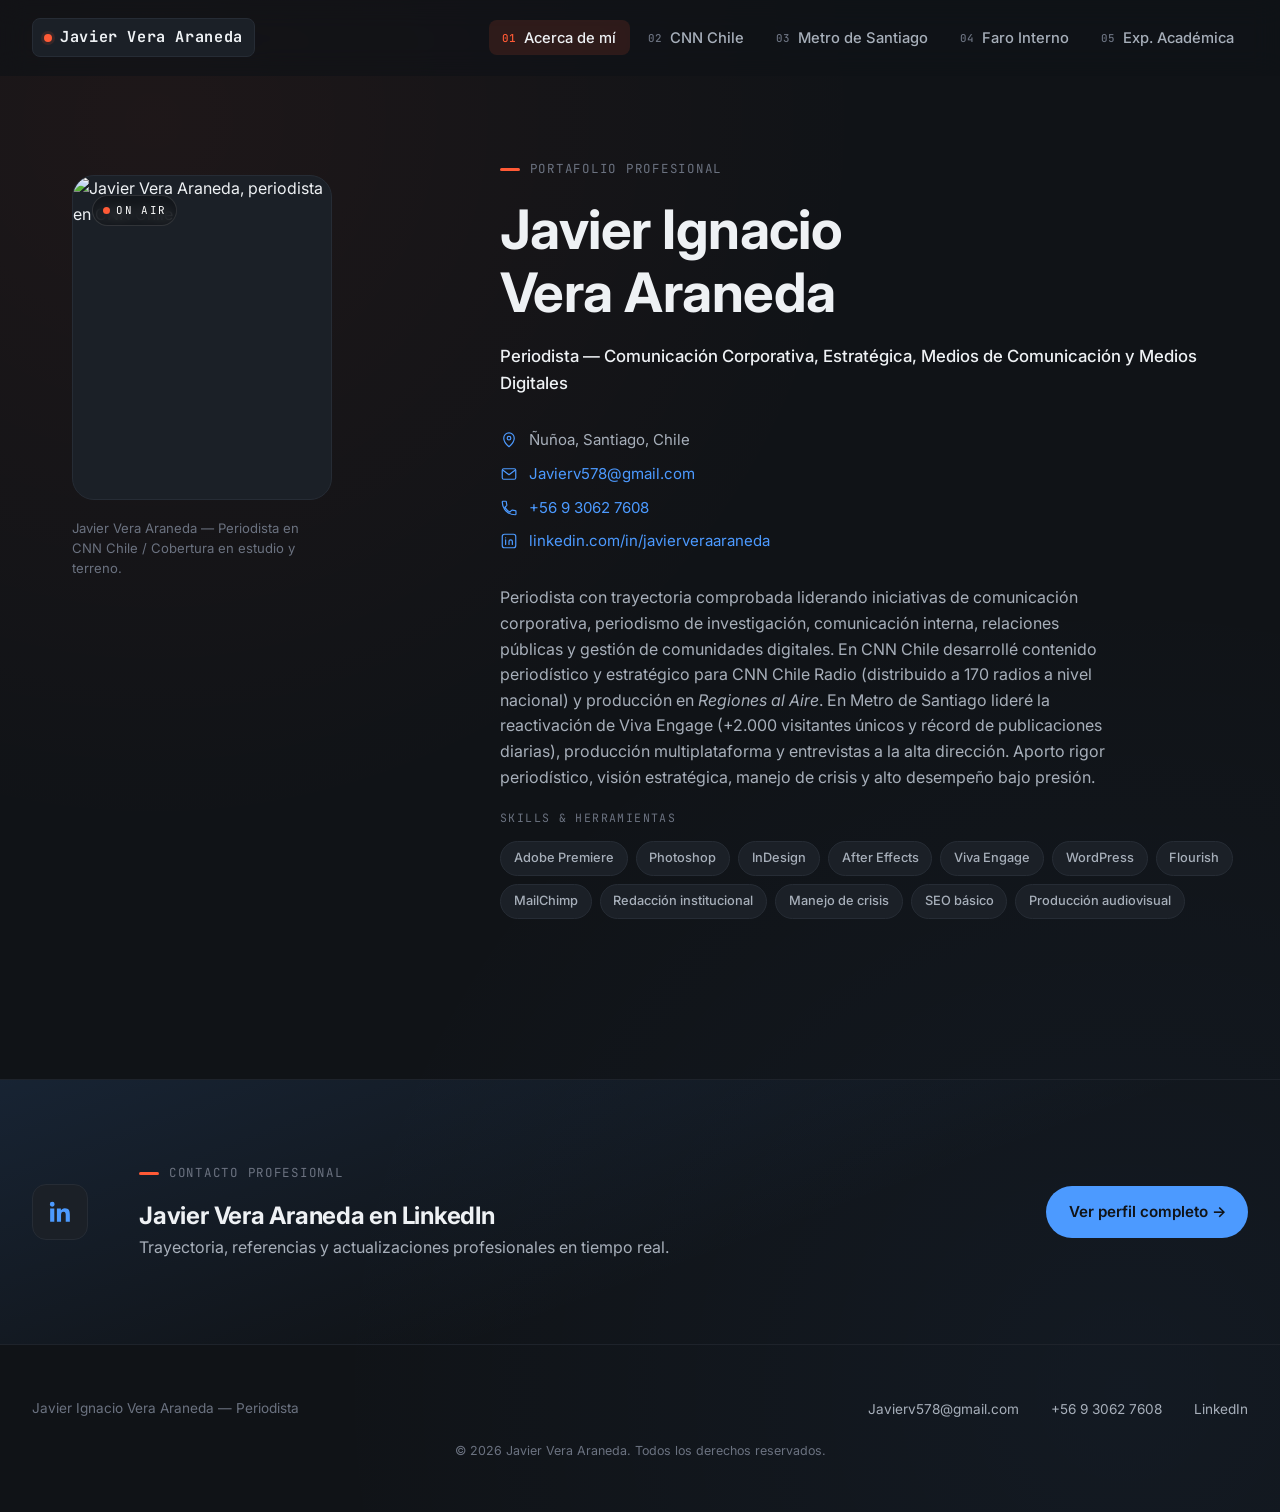
==== index.html @ 201397f3 "Add files via upload" ====
<!DOCTYPE html>
<html lang="es">
<head>
<meta charset="UTF-8">
<meta name="viewport" content="width=device-width, initial-scale=1.0">
<title>Javier Vera Araneda — Periodista</title>
<meta name="description" content="Portafolio profesional de Javier Ignacio Vera Araneda, periodista especializado en comunicación corporativa, estratégica, medios de comunicación y medios digitales.">

<!-- ============================================================
     TIPOGRAFÍA: Inter (Google Fonts). Si el sitio debe funcionar
     100% sin conexión a servicios externos, reemplazar por una
     fuente del sistema (ver fallback en styles.css).
     ============================================================ -->
<link rel="preconnect" href="https://fonts.googleapis.com">
<link rel="preconnect" href="https://fonts.gstatic.com" crossorigin>
<link href="https://fonts.googleapis.com/css2?family=Inter:wght@400;500;600;700;800&family=JetBrains+Mono:wght@500&display=swap" rel="stylesheet">

<link rel="stylesheet" href="styles.css">
</head>
<body>

<!-- Acceso rápido para lectores de pantalla / navegación por teclado -->
<a class="skip-link" href="#main">Saltar al contenido principal</a>

<!-- ============================================================
     NAVBAR — barra fija con selector de las 5 secciones
     ============================================================ -->
<header class="navbar" id="navbar">
  <div class="navbar__inner">

    <a href="#home" class="brand" data-nav-link data-target="home" aria-label="Ir a Acerca de mí">
      <span class="brand__badge">
        <span class="brand__dot" aria-hidden="true"></span>
        Javier Vera Araneda
      </span>
    </a>

    <nav class="nav" id="primaryNav" aria-label="Navegación principal">
      <ul class="nav__list" role="tablist">
        <li role="presentation">
          <button class="nav__link is-active" data-target="home" role="tab" aria-selected="true" aria-controls="home">
            <span class="nav__index">01</span> Acerca de mí
          </button>
        </li>
        <li role="presentation">
          <button class="nav__link" data-target="cnn" role="tab" aria-selected="false" aria-controls="cnn">
            <span class="nav__index">02</span> CNN Chile
          </button>
        </li>
        <li role="presentation">
          <button class="nav__link" data-target="metro" role="tab" aria-selected="false" aria-controls="metro">
            <span class="nav__index">03</span> Metro de Santiago
          </button>
        </li>
        <li role="presentation">
          <button class="nav__link" data-target="faro" role="tab" aria-selected="false" aria-controls="faro">
            <span class="nav__index">04</span> Faro Interno
          </button>
        </li>
        <li role="presentation">
          <button class="nav__link" data-target="academia" role="tab" aria-selected="false" aria-controls="academia">
            <span class="nav__index">05</span> Exp. Académica
          </button>
        </li>
      </ul>
    </nav>

    <button class="nav__toggle" id="navToggle" type="button" aria-expanded="false" aria-controls="primaryNav" aria-label="Abrir menú de navegación">
      <span></span><span></span><span></span>
    </button>

  </div>
</header>

<main id="main">

  <!-- ============================================================
       01 — ACERCA DE MÍ (HOME)
       ============================================================ -->
  <section id="home" class="section is-active" data-section aria-labelledby="home-title">
    <div class="section__inner hero">

      <div class="hero__profile reveal">
        <figure class="press-card">
          <div class="press-card__frame">
            <!-- REEMPLAZAR: foto de perfil principal -->
            <img src="https://i.imgur.com/jmgJA7p.jpeg" alt="Javier Vera Araneda, periodista en CNN Chile" loading="eager">
            <span class="press-card__tally" aria-hidden="true"><span class="press-card__dot"></span> ON AIR</span>
          </div>
          <figcaption>Javier Vera Araneda — Periodista en CNN Chile / Cobertura en estudio y terreno.</figcaption>
        </figure>
      </div>

      <div class="hero__content">
        <p class="eyebrow reveal"><span class="eyebrow__bar"></span>Portafolio profesional</p>

        <h1 id="home-title" class="hero__name reveal">Javier Ignacio<br>Vera Araneda</h1>

        <p class="hero__role reveal">Periodista &mdash; Comunicación Corporativa, Estratégica, Medios de Comunicación y Medios Digitales</p>

        <!-- Datos de contacto -->
        <ul class="contact-list reveal">
          <li>
            <svg class="icon" viewBox="0 0 24 24" fill="none" aria-hidden="true"><path d="M12 21s7-6.1 7-11.5A7 7 0 0 0 5 9.5C5 14.9 12 21 12 21Z" stroke="currentColor" stroke-width="1.6" stroke-linejoin="round"/><circle cx="12" cy="9.5" r="2.4" stroke="currentColor" stroke-width="1.6"/></svg>
            <span>Ñuñoa, Santiago, Chile</span>
          </li>
          <li>
            <svg class="icon" viewBox="0 0 24 24" fill="none" aria-hidden="true"><rect x="3" y="5" width="18" height="14" rx="2" stroke="currentColor" stroke-width="1.6"/><path d="m4 7 8 6 8-6" stroke="currentColor" stroke-width="1.6" stroke-linecap="round" stroke-linejoin="round"/></svg>
            <!-- REEMPLAZAR: correo de contacto -->
            <a href="mailto:Javierv578@gmail.com">Javierv578@gmail.com</a>
          </li>
          <li>
            <svg class="icon" viewBox="0 0 24 24" fill="none" aria-hidden="true"><path d="M6.6 10.8c1.4 2.8 3.8 5.1 6.6 6.6l2.2-2.2c.3-.3.7-.4 1.1-.3 1.2.4 2.5.6 3.8.6.6 0 1 .4 1 1V20c0 .6-.4 1-1 1C10.6 21 3 13.4 3 4c0-.6.4-1 1-1h3.5c.6 0 1 .4 1 1 0 1.3.2 2.6.6 3.8.1.4 0 .8-.3 1.1L6.6 10.8Z" stroke="currentColor" stroke-width="1.6" stroke-linejoin="round"/></svg>
            <!-- REEMPLAZAR: teléfono de contacto -->
            <a href="tel:+56930627608">+56 9 3062 7608</a>
          </li>
          <li>
            <svg class="icon" viewBox="0 0 24 24" fill="none" aria-hidden="true"><rect x="3" y="3" width="18" height="18" rx="3" stroke="currentColor" stroke-width="1.6"/><path d="M7.5 10.5v6M7.5 7.7v.01M12 16.5v-3.7c0-1.4 1-2.3 2.2-2.3 1.2 0 2.3.9 2.3 2.3v3.7" stroke="currentColor" stroke-width="1.6" stroke-linecap="round" stroke-linejoin="round"/></svg>
            <!-- REEMPLAZAR: enlace de LinkedIn -->
            <a href="https://www.linkedin.com/in/javierveraaraneda/" target="_blank" rel="noopener noreferrer">linkedin.com/in/javierveraaraneda</a>
          </li>
        </ul>

        <p class="hero__summary reveal">
          Periodista con trayectoria comprobada liderando iniciativas de comunicación corporativa, periodismo de investigación, comunicación interna, relaciones públicas y gestión de comunidades digitales. En CNN Chile desarrollé contenido periodístico y estratégico para CNN Chile Radio (distribuido a 170 radios a nivel nacional) y producción en <em>Regiones al Aire</em>. En Metro de Santiago lideré la reactivación de Viva Engage (+2.000 visitantes únicos y récord de publicaciones diarias), producción multiplataforma y entrevistas a la alta dirección. Aporto rigor periodístico, visión estratégica, manejo de crisis y alto desempeño bajo presión.
        </p>

        <div class="reveal">
          <p class="block-label">Skills &amp; herramientas</p>
          <ul class="chip-list">
            <li class="chip">Adobe Premiere</li>
            <li class="chip">Photoshop</li>
            <li class="chip">InDesign</li>
            <li class="chip">After Effects</li>
            <li class="chip">Viva Engage</li>
            <li class="chip">WordPress</li>
            <li class="chip">Flourish</li>
            <li class="chip">MailChimp</li>
            <li class="chip">Redacción institucional</li>
            <li class="chip">Manejo de crisis</li>
            <li class="chip">SEO básico</li>
            <li class="chip">Producción audiovisual</li>
          </ul>
        </div>
      </div>

    </div>
  </section>

  <!-- ============================================================
       02 — CNN CHILE
       ============================================================ -->
  <section id="cnn" class="section" data-section aria-labelledby="cnn-title">
    <div class="section__inner">

      <header class="page-head reveal">
        <p class="eyebrow"><span class="eyebrow__bar"></span>Experiencia profesional</p>
        <h2 id="cnn-title">CNN Chile</h2>
        <p class="page-head__role">Periodista &mdash; Área de Radios Regionales</p>
        <p class="page-head__meta">07/2026 &ndash; 09/2026</p>
        <ul class="lead-list">
          <li><span>Director Ejecutivo</span> Ricardo Olivares</li>
          <li><span>Editor</span> Carlos Maturana</li>
        </ul>
      </header>

      <div class="media-block reveal">
        <!-- REEMPLAZAR: foto de apoyo CNN Chile -->
        <img src="https://i.imgur.com/jmgJA7p.jpeg" alt="Javier Vera Araneda en labores periodísticas y de producción para CNN Chile" loading="lazy">
        <p class="media-block__caption">Javier Vera Araneda en labores periodísticas y de producción para CNN Chile.</p>
      </div>

      <div class="stat-grid reveal">
        <div class="stat-box">
          <span class="stat-box__number" data-count-to="170">0</span>
          <span class="stat-box__label">Radios a nivel nacional reciben la señal de CNN Chile Radio</span>
        </div>
      </div>

      <div class="card-grid">

        <article class="card reveal">
          <p class="card__tag">Radio</p>
          <h3>CNN Chile Radio</h3>
          <p>Redacción de notas periodísticas para la señal distribuida a 170 emisoras a nivel nacional, con adaptación a formato web para Radios Regionales.</p>
        </article>

        <article class="card reveal">
          <p class="card__tag">Producción audiovisual</p>
          <h3>Regiones al Aire</h3>
          <p>Edición de apoyos audiovisuales y gráficos para el programa <em>Regiones al Aire</em>.</p>
        </article>

        <article class="card reveal">
          <p class="card__tag">Coberturas especiales</p>
          <h3>Prensa en terreno y bajo presión</h3>
          <p>Cobertura en tiempo real de un sistema frontal a nivel nacional bajo alta presión, incendio en la Estación Santa Isabel y entrevista al hijo del expresidente Patricio Aylwin.</p>
        </article>

        <article class="card reveal">
          <p class="card__tag">Temáticas cubiertas</p>
          <h3>Policial, deportes, actualidad y magazine</h3>
          <p>Cobertura periodística diversa según la contingencia y la pauta regional.</p>
        </article>

        <article class="card reveal">
          <p class="card__tag">Estrategia digital</p>
          <h3>Redes sociales y análisis de métricas</h3>
          <p>Gestión de redes sociales del área, diseño de piezas gráficas y análisis de métricas para optimizar el alcance de los contenidos.</p>
        </article>

      </div>

      <!-- Espacio reservado para video/multimedia embebido -->
      <div class="media-slot reveal">
        <!-- REEMPLAZAR: iframe de YouTube/Vimeo o enlace a nota destacada -->
        <p class="media-slot__label">Espacio reservado para nota o cobertura audiovisual destacada</p>
      </div>

    </div>
  </section>

  <!-- ============================================================
       03 — METRO DE SANTIAGO
       ============================================================ -->
  <section id="metro" class="section" data-section aria-labelledby="metro-title">
    <div class="section__inner">

      <header class="page-head reveal">
        <p class="eyebrow"><span class="eyebrow__bar"></span>Experiencia profesional</p>
        <h2 id="metro-title">Metro de Santiago</h2>
        <p class="page-head__role">Periodista &mdash; Gerencia de Comunicaciones y Sostenibilidad</p>
        <p class="page-head__meta">01/2026 &ndash; 03/2026 &middot; Subgerencia de Marketing y Contenidos</p>
        <ul class="lead-list">
          <li><span>Subgerenta</span> Paula Marticorena</li>
          <li><span>Supervisora</span> Catalina Sepúlveda</li>
        </ul>
      </header>

      <div class="media-block reveal">
        <!-- REEMPLAZAR: foto en terreno Metro de Santiago -->
        <img src="https://i.imgur.com/x0yxKTl.jpeg" alt="Javier Vera Araneda en terreno y operaciones de Metro de Santiago" loading="lazy">
        <p class="media-block__caption">Javier Vera Araneda en terreno y operaciones de Metro de Santiago.</p>
      </div>

      <!-- Métricas destacadas con contadores animados -->
      <div class="stat-grid stat-grid--4 reveal">
        <div class="stat-box">
          <span class="stat-box__number" data-count-to="2000" data-prefix="+">0</span>
          <span class="stat-box__label">Visitantes únicos en la reactivación de Viva Engage</span>
        </div>
        <div class="stat-box">
          <span class="stat-box__number" data-count-to="73">0</span>
          <span class="stat-box__label">Publicaciones diarias &mdash; récord histórico en canales internos</span>
        </div>
        <div class="stat-box">
          <span class="stat-box__number" data-count-to="15">0</span>
          <span class="stat-box__label">Subgerencias capacitadas en la plataforma</span>
        </div>
      </div>

      <div class="card-grid">

        <article class="card reveal">
          <p class="card__tag">Viva Engage</p>
          <h3>Plan de reactivación de la red interna</h3>
          <p>Diseño y ejecución del plan de reactivación de la red social interna Viva Engage, con capacitación a 15 subgerencias y récord histórico de participación.</p>
        </article>

        <article class="card reveal">
          <p class="card__tag">Community Manager</p>
          <h3>Andén en Línea</h3>
          <p>Redacción, edición y gestión como Community Manager de notas ubicadas entre las más leídas de la plataforma.</p>
        </article>

        <article class="card reveal">
          <p class="card__tag">Cobertura en terreno</p>
          <h3>Operaciones e hitos de red</h3>
          <p>Pruebas de puertas de andén en Línea 1, encuentro de túneles de Línea 7 (Pique PC-17) y operativo especial Lollapalooza 2026.</p>
        </article>

        <article class="card reveal">
          <p class="card__tag">Alta dirección</p>
          <h3>Entrevistas institucionales</h3>
          <p>Entrevistas a Guillermo Muñoz (Presidente del Directorio) y Felipe Bravo (Gerente General).</p>
        </article>

        <article class="card reveal">
          <p class="card__tag">Contenido estratégico</p>
          <h3>Guiones y sostenibilidad</h3>
          <p>Producción de guiones audiovisuales para la Noche de la Igualdad y el Día del Practicante, además de piezas sobre sostenibilidad y economía circular.</p>
        </article>

      </div>

      <h3 class="subsection-title subsection-title--spaced reveal">Piezas audiovisuales destacadas</h3>

      <div class="video-grid">

        <article class="video-card video-card--vertical reveal">
          <p class="video-card__title">MetroXLolla2026</p>
          <div class="video-card__frame">
            <!-- REEMPLAZAR: video de Metro x Lollapalooza 2026 -->
            <iframe src="https://drive.google.com/file/d/1tGZ4cnJHWZI5SVljlJ4VlRP3IoQKFFU5/preview" allow="autoplay" allowfullscreen loading="lazy" title="MetroXLolla2026"></iframe>
          </div>
        </article>

        <article class="video-card reveal">
          <p class="video-card__title">Día del Practicante</p>
          <div class="video-card__frame">
            <!-- REEMPLAZAR: video del Día del Practicante -->
            <iframe src="https://drive.google.com/file/d/1FlAIlj7ySEqGxBnQ7IOObxagWykvF6rE/preview" allow="autoplay" allowfullscreen loading="lazy" title="Día del Practicante"></iframe>
          </div>
        </article>

      </div>

    </div>
  </section>

  <!-- ============================================================
       04 — FARO INTERNO
       ============================================================ -->
  <section id="faro" class="section" data-section aria-labelledby="faro-title">
    <div class="section__inner">

      <header class="page-head reveal">
        <p class="eyebrow"><span class="eyebrow__bar"></span>Experiencia profesional</p>
        <h2 id="faro-title">Faro Interno</h2>
        <p class="page-head__role">Community Manager, Content Manager y Marketing Digital</p>
        <p class="page-head__meta">2026 &middot; Centro Psicológico Faro Interno</p>
      </header>

      <div class="card-grid reveal">
        <article class="card">
          <p class="card__tag">Estrategia y marca</p>
          <h3>Rebranding institucional</h3>
          <p>Dirección estratégica de contenidos y ejecución del rebranding institucional del centro.</p>
        </article>
        <article class="card">
          <p class="card__tag">Redes y métricas</p>
          <h3>Gestión digital integral</h3>
          <p>Manejo integral de redes sociales y análisis continuo de métricas digitales.</p>
        </article>
        <article class="card">
          <p class="card__tag">Liderazgo</p>
          <h3>Equipos y representación de marca</h3>
          <p>Liderazgo de equipos y representación de la marca en ferias vocacionales.</p>
        </article>
      </div>

    </div>
  </section>

  <!-- ============================================================
       05 — EXPERIENCIA ACADÉMICA
       ============================================================ -->
  <section id="academia" class="section" data-section aria-labelledby="academia-title">
    <div class="section__inner">

      <header class="page-head reveal">
        <p class="eyebrow"><span class="eyebrow__bar"></span>Formación</p>
        <h2 id="academia-title">Experiencia académica</h2>
      </header>

      <article class="academic-card reveal">
        <div class="academic-card__mark" aria-hidden="true"></div>
        <div class="academic-card__body">
          <h3>Licenciatura en Comunicación Social, Periodismo</h3>
          <p class="academic-card__meta">Universidad Autónoma de Chile &middot; 2022 &ndash; 2026</p>
          <p class="block-label">Áreas de enfoque</p>
          <ul class="chip-list">
            <li class="chip">Periodismo de investigación</li>
            <li class="chip">Análisis de medios televisivos</li>
            <li class="chip">Redacción periodística</li>
            <li class="chip">Comunicación corporativa</li>
            <li class="chip">Producción audiovisual</li>
          </ul>
        </div>
      </article>

      <h3 class="subsection-title reveal">Proyectos periodísticos adicionales</h3>

      <div class="project-grid">

        <article class="project-card reveal">
          <p class="project-card__type">Reportaje de investigación</p>
          <h4>Entre muertos y pistolas <span class="project-card__sub">(Narco funerales)</span></h4>
          <ul class="source-list">
            <li>Delegada Presidencial RM</li>
            <li>Alcalde de Macul</li>
            <li>Funeraria Iván Martínez</li>
          </ul>
          <!-- REEMPLAZAR: enlace al reportaje / video -->
          <a class="project-card__link" href="#" target="_blank" rel="noopener noreferrer">Ver reportaje →</a>
        </article>

        <article class="project-card reveal">
          <p class="project-card__type">Reportaje</p>
          <h4>Entre el deporte y el desgaste</h4>
          <p class="project-card__desc">Gimnasio Municipal de Rancagua.</p>
          <ul class="source-list">
            <li>IND</li>
            <li>Seleccionado nacional</li>
          </ul>
          <!-- REEMPLAZAR: enlace al reportaje / video -->
          <a class="project-card__link" href="#" target="_blank" rel="noopener noreferrer">Ver reportaje →</a>
        </article>

        <article class="project-card reveal">
          <p class="project-card__type">Reportaje e investigación audiovisual</p>
          <h4>¿Becas o un privilegio?</h4>
          <p class="project-card__desc">Investigación sobre la Beca Indígena.</p>
          <!-- REEMPLAZAR: enlace al reportaje / video -->
          <a class="project-card__link" href="#" target="_blank" rel="noopener noreferrer">Ver reportaje →</a>
        </article>

        <article class="project-card reveal">
          <p class="project-card__type">Entrevistas audiovisuales</p>
          <h4>Voces destacadas</h4>
          <ul class="source-list">
            <li>Sebastián Sichel &mdash; Candidatura Alcaldía de Ñuñoa</li>
            <li>Patricia Soto &mdash; Primera sudamericana en la cima del Everest</li>
          </ul>
          <!-- REEMPLAZAR: enlace a la entrevista / video -->
          <a class="project-card__link" href="#" target="_blank" rel="noopener noreferrer">Ver entrevista →</a>
        </article>

        <article class="project-card reveal">
          <p class="project-card__type">Puntos de prensa</p>
          <h4>Cobertura oficial</h4>
          <ul class="source-list">
            <li>Ximena Aguilera &mdash; Ministra de Salud</li>
            <li>Selección Chilena &mdash; Claudio Bravo / Víctor Dávila</li>
          </ul>
          <!-- REEMPLAZAR: enlace a la nota / video -->
          <a class="project-card__link" href="#" target="_blank" rel="noopener noreferrer">Ver cobertura →</a>
        </article>

      </div>

    </div>
  </section>

</main>

<!-- ============================================================
     PERFIL DE LINKEDIN — bloque fijo al final de la página,
     visible en cualquier sección (no forma parte del sistema de pestañas)
     ============================================================ -->
<section class="linkedin-block" aria-labelledby="linkedin-title">
  <div class="linkedin-block__inner">
    <div class="linkedin-block__icon" aria-hidden="true">
      <svg viewBox="0 0 24 24" fill="currentColor"><path d="M20.45 20.45h-3.55v-5.57c0-1.33-.02-3.04-1.85-3.04-1.86 0-2.15 1.45-2.15 2.94v5.67H9.35V9h3.41v1.56h.05c.47-.9 1.63-1.85 3.36-1.85 3.6 0 4.27 2.37 4.27 5.45v6.29ZM5.34 7.43a2.06 2.06 0 1 1 0-4.12 2.06 2.06 0 0 1 0 4.12ZM7.12 20.45H3.56V9h3.56v11.45Z"/></svg>
    </div>
    <div class="linkedin-block__text">
      <p class="eyebrow"><span class="eyebrow__bar"></span>Contacto profesional</p>
      <h2 id="linkedin-title">Javier Vera Araneda en LinkedIn</h2>
      <p>Trayectoria, referencias y actualizaciones profesionales en tiempo real.</p>
    </div>
    <!-- REEMPLAZAR: enlace de LinkedIn -->
    <a class="linkedin-block__cta" href="https://www.linkedin.com/in/javierveraaraneda/" target="_blank" rel="noopener noreferrer">
      Ver perfil completo →
    </a>
  </div>
</section>

<!-- ============================================================
     FOOTER
     ============================================================ -->
<footer class="footer">
  <div class="footer__inner">
    <p>Javier Ignacio Vera Araneda &mdash; Periodista</p>
    <ul class="footer__links">
      <li><a href="mailto:Javierv578@gmail.com">Javierv578@gmail.com</a></li>
      <li><a href="tel:+56930627608">+56 9 3062 7608</a></li>
      <li><a href="https://www.linkedin.com/in/javierveraaraneda/" target="_blank" rel="noopener noreferrer">LinkedIn</a></li>
    </ul>
    <p class="footer__copy">© <span id="year"></span> Javier Vera Araneda. Todos los derechos reservados.</p>
  </div>
</footer>

<script src="script.js"></script>
</body>
</html>
---- styles.css ----
/* ==========================================================================
   JAVIER VERA ARANEDA — PORTAFOLIO
   Hoja de estilos principal
   Estructura de este archivo:
     1. Variables / tokens de diseño
     2. Reset y base
     3. Utilidades y layout general
     4. Navbar
     5. Componentes (chips, cards, stats, etc.)
     6. Secciones específicas
     7. Footer
     8. Animaciones
     9. Responsive (mobile)
   ========================================================================== */

/* --------------------------------------------------------------------------
   1. VARIABLES / TOKENS DE DISEÑO
   Concepto: estética de "sala de redacción / transmisión en vivo" — sobria,
   oscura, con un único acento tipo "luz de tally" (piloto de cámara al aire).
   -------------------------------------------------------------------------- */
:root {
  /* Color — fondo oscuro limpio, neutro */
  --bg: #101317;
  --bg-elevated: #14181e;
  --surface: #1b2027;
  --surface-hover: #202631;
  --border: #262c35;
  --border-soft: #1e232b;

  --text: #eef1f4;
  --text-secondary: #a7afba;
  --text-muted: #6b7280;

  /* Acento principal: "tally light" — se usa con moderación */
  --accent: #ff5a36;
  --accent-soft: rgba(255, 90, 54, 0.12);
  --accent-strong: #ff744f;

  /* Acento secundario: enlaces / información institucional */
  --accent-2: #4c9aff;
  --accent-2-soft: rgba(76, 154, 255, 0.12);

  /* Tipografía */
  --font-display: 'Inter', system-ui, -apple-system, 'Segoe UI', sans-serif;
  --font-body: 'Inter', system-ui, -apple-system, 'Segoe UI', sans-serif;
  --font-mono: 'JetBrains Mono', ui-monospace, 'SFMono-Regular', Menlo, monospace;

  /* Espaciado */
  --space-2xs: 0.4rem;
  --space-xs: 0.8rem;
  --space-sm: 1.2rem;
  --space-md: 2rem;
  --space-lg: 3.2rem;
  --space-xl: 5.2rem;
  --space-2xl: 8rem;

  /* Layout */
  --max-width: 1360px;
  --radius-sm: 8px;
  --radius-md: 14px;
  --radius-lg: 22px;
  --navbar-height: 76px;

  --ease: cubic-bezier(0.22, 1, 0.36, 1);
}

/* --------------------------------------------------------------------------
   2. RESET Y BASE
   -------------------------------------------------------------------------- */
*,
*::before,
*::after {
  box-sizing: border-box;
}

html {
  scroll-behavior: smooth;
  overflow-x: hidden;
}

body {
  margin: 0;
  background-color: var(--bg);
  background-image:
    radial-gradient(circle at 12% 8%, rgba(255, 90, 54, 0.06), transparent 40%),
    radial-gradient(circle at 88% 92%, rgba(76, 154, 255, 0.05), transparent 45%);
  color: var(--text);
  font-family: var(--font-body);
  font-size: 16px;
  line-height: 1.6;
  -webkit-font-smoothing: antialiased;
}

h1, h2, h3, h4 {
  font-family: var(--font-display);
  color: var(--text);
  line-height: 1.15;
  margin: 0 0 var(--space-sm);
  letter-spacing: -0.01em;
}

p {
  margin: 0 0 var(--space-sm);
  color: var(--text-secondary);
}

a {
  color: var(--accent-2);
  text-decoration: none;
}

a:hover,
a:focus-visible {
  text-decoration: underline;
}

ul {
  margin: 0;
  padding: 0;
  list-style: none;
}

img {
  max-width: 100%;
  display: block;
}

button {
  font-family: inherit;
  cursor: pointer;
}

:focus-visible {
  outline: 2px solid var(--accent-2);
  outline-offset: 3px;
  border-radius: 4px;
}

.icon {
  width: 18px;
  height: 18px;
  flex-shrink: 0;
  color: var(--accent-2);
}

.skip-link {
  position: absolute;
  left: -999px;
  top: 0;
  background: var(--accent);
  color: #14100e;
  padding: 0.8rem 1.2rem;
  z-index: 200;
  border-radius: 0 0 var(--radius-sm) 0;
  font-weight: 600;
}

.skip-link:focus {
  left: 0;
}

/* --------------------------------------------------------------------------
   3. UTILIDADES Y LAYOUT GENERAL
   -------------------------------------------------------------------------- */
.section {
  display: none;
  padding: calc(var(--navbar-height) + var(--space-xl)) 0 var(--space-2xl);
}

.section.is-active {
  display: block;
}

.section__inner {
  max-width: var(--max-width);
  margin: 0 auto;
  padding: 0 var(--space-md);
}

.eyebrow {
  display: flex;
  align-items: center;
  gap: 0.6rem;
  font-family: var(--font-mono);
  font-size: 0.78rem;
  letter-spacing: 0.14em;
  text-transform: uppercase;
  color: var(--text-muted);
  margin-bottom: var(--space-sm);
}

.eyebrow__bar {
  width: 20px;
  height: 3px;
  background: var(--accent);
  border-radius: 2px;
  display: inline-block;
}

.block-label {
  font-family: var(--font-mono);
  font-size: 0.72rem;
  letter-spacing: 0.12em;
  text-transform: uppercase;
  color: var(--text-muted);
  margin-bottom: var(--space-xs);
}

.page-head {
  margin-bottom: var(--space-lg);
  padding-bottom: var(--space-md);
  border-bottom: 1px solid var(--border-soft);
}

.page-head h2 {
  font-size: clamp(2.1rem, 4vw, 3rem);
  margin-bottom: var(--space-2xs);
}

.page-head__role {
  font-size: 1.1rem;
  color: var(--text);
  font-weight: 500;
  margin-bottom: 0.2rem;
}

.page-head__meta {
  font-family: var(--font-mono);
  font-size: 0.85rem;
  color: var(--accent-2);
  margin-bottom: var(--space-sm);
}

.lead-list {
  display: flex;
  flex-wrap: wrap;
  gap: var(--space-md);
  margin-top: var(--space-sm);
}

.lead-list li {
  font-size: 0.92rem;
  color: var(--text-secondary);
}

.lead-list li span {
  display: block;
  font-family: var(--font-mono);
  font-size: 0.68rem;
  letter-spacing: 0.1em;
  text-transform: uppercase;
  color: var(--text-muted);
  margin-bottom: 0.15rem;
}

.subsection-title {
  width: 100%;
  font-size: 1.4rem;
  margin-top: var(--space-xl);
  margin-bottom: var(--space-md);
}

.subsection-title--spaced {
  margin-top: 4rem;
  margin-bottom: 1.5rem;
}

/* --------------------------------------------------------------------------
   4. NAVBAR
   -------------------------------------------------------------------------- */
.navbar {
  position: fixed;
  inset: 0 0 auto 0;
  height: var(--navbar-height);
  z-index: 100;
  background: rgba(16, 19, 23, 0.72);
  backdrop-filter: blur(14px) saturate(140%);
  -webkit-backdrop-filter: blur(14px) saturate(140%);
  border-bottom: 1px solid var(--border-soft);
  transition: border-color 0.3s var(--ease);
}

.navbar__inner {
  max-width: var(--max-width);
  height: 100%;
  margin: 0 auto;
  padding: 0 var(--space-md);
  display: flex;
  align-items: center;
  justify-content: space-between;
  gap: var(--space-md);
}

.brand {
  display: flex;
  align-items: center;
  gap: var(--space-sm);
  color: var(--text);
}

.brand:hover,
.brand:focus-visible {
  text-decoration: none;
}

.brand__badge {
  display: inline-flex;
  align-items: center;
  gap: 0.5rem;
  font-family: var(--font-mono);
  font-weight: 700;
  letter-spacing: 0.04em;
  font-size: 0.95rem;
  padding: 0.4rem 0.7rem;
  border: 1px solid var(--border);
  border-radius: var(--radius-sm);
  background: var(--surface);
}

.brand__dot {
  width: 8px;
  height: 8px;
  border-radius: 50%;
  background: var(--accent);
  box-shadow: 0 0 0 3px var(--accent-soft);
  animation: pulse 2.4s ease-in-out infinite;
}

.nav__list {
  display: flex;
  align-items: center;
  gap: 0.3rem;
}

.nav__link {
  background: none;
  border: none;
  color: var(--text-secondary);
  font-size: 0.92rem;
  font-weight: 500;
  padding: 0.55rem 0.85rem;
  border-radius: var(--radius-sm);
  display: inline-flex;
  align-items: center;
  gap: 0.5rem;
  transition: color 0.2s var(--ease), background-color 0.2s var(--ease);
}

.nav__index {
  font-family: var(--font-mono);
  font-size: 0.68rem;
  color: var(--text-muted);
}

.nav__link:hover {
  color: var(--text);
  background: var(--surface);
}

.nav__link.is-active {
  color: var(--text);
  background: var(--accent-soft);
}

.nav__link.is-active .nav__index {
  color: var(--accent);
}

.nav__toggle {
  display: none;
  flex-direction: column;
  justify-content: center;
  gap: 5px;
  width: 40px;
  height: 40px;
  background: var(--surface);
  border: 1px solid var(--border);
  border-radius: var(--radius-sm);
  padding: 0;
}

.nav__toggle span {
  display: block;
  width: 18px;
  height: 2px;
  margin: 0 auto;
  background: var(--text);
  border-radius: 2px;
  transition: transform 0.25s var(--ease), opacity 0.25s var(--ease);
}

.nav__toggle[aria-expanded="true"] span:nth-child(1) {
  transform: translateY(7px) rotate(45deg);
}

.nav__toggle[aria-expanded="true"] span:nth-child(2) {
  opacity: 0;
}

.nav__toggle[aria-expanded="true"] span:nth-child(3) {
  transform: translateY(-7px) rotate(-45deg);
}

/* --------------------------------------------------------------------------
   5. COMPONENTES
   -------------------------------------------------------------------------- */

/* Chips / badges */
.chip-list {
  display: flex;
  flex-wrap: wrap;
  gap: 0.5rem;
  margin-bottom: var(--space-md);
}

.chip {
  font-size: 0.8rem;
  font-weight: 500;
  color: var(--text-secondary);
  background: var(--surface);
  border: 1px solid var(--border);
  padding: 0.4rem 0.8rem;
  border-radius: 999px;
  transition: border-color 0.2s var(--ease), color 0.2s var(--ease);
}

.chip:hover {
  border-color: var(--accent-2);
  color: var(--text);
}

/* Tarjeta de credencial de prensa (foto principal) */
.press-card__frame {
  position: relative;
  border-radius: var(--radius-lg);
  overflow: hidden;
  border: 1px solid var(--border);
  background: var(--surface);
  aspect-ratio: 4 / 5;
}

.press-card__frame img {
  width: 100%;
  height: 100%;
  object-fit: cover;
}

.press-card__tally {
  position: absolute;
  top: var(--space-sm);
  left: var(--space-sm);
  display: inline-flex;
  align-items: center;
  gap: 0.4rem;
  font-family: var(--font-mono);
  font-size: 0.68rem;
  letter-spacing: 0.12em;
  color: #fff;
  background: rgba(16, 19, 23, 0.72);
  backdrop-filter: blur(6px);
  padding: 0.35rem 0.6rem;
  border-radius: 999px;
  border: 1px solid rgba(255, 255, 255, 0.12);
}

.press-card__dot {
  width: 7px;
  height: 7px;
  border-radius: 50%;
  background: var(--accent);
  animation: pulse 2.4s ease-in-out infinite;
}

.press-card figcaption {
  margin-top: var(--space-sm);
  font-size: 0.82rem;
  color: var(--text-muted);
  line-height: 1.5;
}

/* Lista de contacto */
.contact-list {
  display: flex;
  flex-direction: column;
  gap: 0.6rem;
  margin-bottom: var(--space-md);
}

.contact-list li {
  display: flex;
  align-items: center;
  gap: 0.7rem;
  font-size: 0.94rem;
  color: var(--text-secondary);
}

/* Tarjetas de contenido (hitos, logros) */
.card-grid {
  display: grid;
  grid-template-columns: repeat(3, 1fr);
  gap: var(--space-sm);
  margin-bottom: var(--space-lg);
}

.card {
  background: var(--surface);
  border: 1px solid var(--border);
  border-radius: var(--radius-md);
  padding: var(--space-md);
  transition: transform 0.25s var(--ease), border-color 0.25s var(--ease), background-color 0.25s var(--ease);
}

.card:hover {
  transform: translateY(-3px);
  border-color: var(--accent-2);
  background: var(--surface-hover);
}

.card__tag {
  font-family: var(--font-mono);
  font-size: 0.68rem;
  letter-spacing: 0.1em;
  text-transform: uppercase;
  color: var(--accent);
  margin-bottom: 0.6rem;
}

.card h3 {
  font-size: 1.05rem;
  margin-bottom: 0.5rem;
}

.card p {
  font-size: 0.9rem;
  margin-bottom: 0;
}

/* Bloque de imagen de apoyo */
.media-block {
  border-radius: var(--radius-lg);
  overflow: hidden;
  border: 1px solid var(--border);
  margin-bottom: var(--space-lg);
  background: var(--surface);
}

.media-block img {
  width: 100%;
  aspect-ratio: 16 / 9;
  object-fit: contain;
  object-position: center;
  background: var(--bg-elevated);
}

.media-block__caption {
  padding: var(--space-sm) var(--space-md);
  margin: 0;
  font-size: 0.82rem;
  color: var(--text-muted);
  border-top: 1px solid var(--border-soft);
}

/* Contenedor multimedia reservado (video / enlaces futuros) */
.media-slot {
  border: 1px dashed var(--border);
  border-radius: var(--radius-md);
  padding: var(--space-lg);
  text-align: center;
  margin-top: var(--space-md);
}

.media-slot__label {
  margin: 0;
  font-family: var(--font-mono);
  font-size: 0.78rem;
  color: var(--text-muted);
}

/* Métricas / contadores */
.stat-grid {
  display: grid;
  grid-template-columns: repeat(auto-fit, minmax(200px, 1fr));
  gap: var(--space-sm);
  margin-bottom: var(--space-lg);
}

.stat-box {
  background: linear-gradient(160deg, var(--accent-soft), transparent 70%), var(--surface);
  border: 1px solid var(--border);
  border-radius: var(--radius-md);
  padding: var(--space-md);
}

.stat-box__number {
  display: block;
  font-family: var(--font-mono);
  font-size: clamp(2rem, 4vw, 2.6rem);
  font-weight: 700;
  color: var(--accent);
  line-height: 1;
  margin-bottom: 0.6rem;
}

.stat-box__label {
  font-size: 0.85rem;
  color: var(--text-secondary);
}

/* Tarjetas de proyecto (con enlaces / multimedia) */
.project-grid {
  display: grid;
  grid-template-columns: repeat(2, 1fr);
  gap: var(--space-sm);
}

.project-card {
  background: var(--surface);
  border: 1px solid var(--border);
  border-radius: var(--radius-md);
  padding: var(--space-md);
  display: flex;
  flex-direction: column;
  gap: 0.4rem;
  transition: border-color 0.25s var(--ease), transform 0.25s var(--ease);
}

.project-card:hover {
  border-color: var(--accent);
  transform: translateY(-3px);
}

.project-card__type {
  font-family: var(--font-mono);
  font-size: 0.68rem;
  letter-spacing: 0.1em;
  text-transform: uppercase;
  color: var(--accent-2);
  margin-bottom: 0.2rem;
}

.project-card h4 {
  font-size: 1.05rem;
  margin-bottom: 0.2rem;
}

.project-card__sub {
  color: var(--text-muted);
  font-weight: 400;
  font-size: 0.9rem;
}

.project-card__desc {
  font-size: 0.88rem;
  margin-bottom: 0.2rem;
}

.source-list {
  display: flex;
  flex-direction: column;
  gap: 0.2rem;
  margin: 0.2rem 0 0.4rem;
}

.source-list li {
  font-size: 0.82rem;
  color: var(--text-muted);
  padding-left: 0.9rem;
  position: relative;
}

.source-list li::before {
  content: '';
  position: absolute;
  left: 0;
  top: 0.55em;
  width: 5px;
  height: 5px;
  border-radius: 50%;
  background: var(--accent-2);
}

.project-card__link {
  margin-top: auto;
  padding-top: 0.6rem;
  font-size: 0.88rem;
  font-weight: 600;
  color: var(--accent);
}

.project-card__link:hover {
  color: var(--accent-strong);
}

/* Tarjeta académica */
.academic-card {
  display: flex;
  gap: var(--space-md);
  background: var(--surface);
  border: 1px solid var(--border);
  border-radius: var(--radius-lg);
  padding: var(--space-lg);
}

.academic-card__mark {
  flex-shrink: 0;
  width: 4px;
  border-radius: 4px;
  background: linear-gradient(180deg, var(--accent), var(--accent-2));
}

.academic-card__meta {
  font-family: var(--font-mono);
  font-size: 0.85rem;
  color: var(--accent-2);
  margin-bottom: var(--space-md);
}

/* Piezas de video embebidas — por defecto formato estándar 16:9;
   usa .video-card--vertical en el <article> para clips tipo Reel/Short (9:16) */
.video-grid {
  display: grid;
  grid-template-columns: repeat(auto-fit, minmax(280px, 340px));
  gap: var(--space-md);
  justify-content: center;
}

.video-card {
  background: var(--surface);
  border: 1px solid var(--border);
  border-radius: var(--radius-md);
  padding: var(--space-sm);
  width: 100%;
  box-sizing: border-box;
  overflow: hidden;
}

.video-card__title {
  font-family: var(--font-mono);
  font-size: 1.05rem;
  font-weight: 600;
  color: var(--text);
  margin-bottom: var(--space-sm);
}

.video-card__frame {
  position: relative;
  width: 100%;
  aspect-ratio: 16 / 9;
  border-radius: var(--radius-sm);
  overflow: hidden;
  background: var(--bg-elevated);
  border: 1px solid var(--border-soft);
}

.video-card__frame iframe {
  position: absolute;
  inset: 0;
  width: 100%;
  height: 100%;
  object-fit: cover;
  border: 0;
  border-radius: var(--radius-sm);
}

/* Modificador para videos verticales (Reel / Short / TikTok) */
.video-card--vertical .video-card__frame {
  aspect-ratio: 9 / 16;
  max-width: 320px;
  margin: 0 auto;
}

/* Móvil: una sola columna, ancho contenido, sin desbordes laterales */
@media (max-width: 768px) {
  .video-grid {
    display: grid;
    grid-template-columns: 1fr;
    gap: var(--space-md);
    width: 100%;
  }

  .video-card {
    width: 100%;
    box-sizing: border-box;
    overflow: hidden;
  }

  .video-card--vertical .video-card__frame {
    max-width: 280px;
  }
}

/* --------------------------------------------------------------------------
   6. SECCIÓN HOME (HERO)
   -------------------------------------------------------------------------- */
.hero {
  display: grid;
  grid-template-columns: 340px 1fr;
  gap: var(--space-2xl);
  align-items: start;
}

.hero__name {
  font-size: clamp(2.4rem, 5vw, 3.4rem);
}

.hero__role {
  font-size: 1.05rem;
  color: var(--text);
  font-weight: 500;
  margin-bottom: var(--space-md);
}

.hero__summary {
  max-width: 62ch;
}

/* --------------------------------------------------------------------------
   6b. BLOQUE DE LINKEDIN (fijo, fuera del sistema de pestañas)
   -------------------------------------------------------------------------- */
.linkedin-block {
  border-top: 1px solid var(--border-soft);
  background: linear-gradient(160deg, var(--accent-2-soft), transparent 60%);
}

.linkedin-block__inner {
  max-width: var(--max-width);
  margin: 0 auto;
  padding: var(--space-xl) var(--space-md);
  display: flex;
  align-items: center;
  gap: var(--space-lg);
}

.linkedin-block__icon {
  flex-shrink: 0;
  width: 56px;
  height: 56px;
  display: flex;
  align-items: center;
  justify-content: center;
  border-radius: var(--radius-md);
  background: var(--surface);
  border: 1px solid var(--border);
  color: var(--accent-2);
}

.linkedin-block__icon svg {
  width: 28px;
  height: 28px;
}

.linkedin-block__text {
  flex: 1;
  min-width: 220px;
}

.linkedin-block__text h2 {
  font-size: 1.5rem;
  margin-bottom: 0.3rem;
}

.linkedin-block__text p:last-child {
  margin-bottom: 0;
}

.linkedin-block__cta {
  flex-shrink: 0;
  font-weight: 600;
  font-size: 0.95rem;
  color: var(--bg);
  background: var(--accent-2);
  padding: 0.85rem 1.4rem;
  border-radius: 999px;
  white-space: nowrap;
  transition: background-color 0.2s var(--ease), transform 0.2s var(--ease);
}

.linkedin-block__cta:hover,
.linkedin-block__cta:focus-visible {
  background: #6fb0ff;
  text-decoration: none;
  transform: translateY(-2px);
}

/* --------------------------------------------------------------------------
   7. FOOTER
   -------------------------------------------------------------------------- */
.footer {
  border-top: 1px solid var(--border-soft);
  padding: var(--space-lg) 0;
}

.footer__inner {
  max-width: var(--max-width);
  margin: 0 auto;
  padding: 0 var(--space-md);
  display: flex;
  flex-wrap: wrap;
  align-items: center;
  justify-content: space-between;
  gap: var(--space-sm);
}

.footer__inner p {
  margin: 0;
  font-size: 0.85rem;
  color: var(--text-muted);
}

.footer__links {
  display: flex;
  gap: var(--space-md);
  flex-wrap: wrap;
}

.footer__links a {
  color: var(--text-secondary);
  font-size: 0.85rem;
}

.footer__copy {
  width: 100%;
  text-align: center;
  margin-top: var(--space-sm);
  font-size: 0.78rem !important;
}

/* --------------------------------------------------------------------------
   8. ANIMACIONES
   -------------------------------------------------------------------------- */
@keyframes pulse {
  0%, 100% { box-shadow: 0 0 0 0 rgba(255, 90, 54, 0.5); }
  50% { box-shadow: 0 0 0 5px rgba(255, 90, 54, 0); }
}

.reveal {
  opacity: 0;
  transform: translateY(16px);
  transition: opacity 0.6s var(--ease), transform 0.6s var(--ease);
}

.reveal.is-visible {
  opacity: 1;
  transform: translateY(0);
}

.section.is-active {
  animation: section-in 0.5s var(--ease);
}

@keyframes section-in {
  from { opacity: 0; transform: translateY(10px); }
  to { opacity: 1; transform: translateY(0); }
}

@media (prefers-reduced-motion: reduce) {
  html {
    scroll-behavior: auto;
  }
  .reveal,
  .section.is-active,
  .brand__dot,
  .press-card__dot,
  .card,
  .project-card {
    animation: none !important;
    transition: none !important;
    opacity: 1 !important;
    transform: none !important;
  }
}

/* --------------------------------------------------------------------------
   9. RESPONSIVE
   -------------------------------------------------------------------------- */
@media (max-width: 960px) {
  .card-grid {
    grid-template-columns: repeat(2, 1fr);
  }
}

@media (max-width: 860px) {
  .hero {
    grid-template-columns: 1fr;
    gap: var(--space-lg);
  }

  .hero__profile {
    max-width: 280px;
  }

  .nav {
    position: fixed;
    top: var(--navbar-height);
    left: 0;
    right: 0;
    background: var(--bg-elevated);
    border-bottom: 1px solid var(--border);
    max-height: 0;
    overflow: hidden;
    transition: max-height 0.35s var(--ease);
  }

  .nav.is-open {
    max-height: 400px;
  }

  .nav__list {
    flex-direction: column;
    align-items: stretch;
    padding: var(--space-sm) var(--space-md) var(--space-md);
    gap: 0.2rem;
  }

  .nav__link {
    width: 100%;
    justify-content: flex-start;
    padding: 0.9rem 1rem;
  }

  .nav__toggle {
    display: inline-flex;
  }

  .project-grid,
  .card-grid {
    grid-template-columns: 1fr;
  }

  .academic-card {
    flex-direction: column;
  }

  .academic-card__mark {
    width: 100%;
    height: 4px;
  }

  .brand__badge {
    font-size: 0.8rem;
    padding: 0.4rem 0.6rem;
  }

  .linkedin-block__inner {
    flex-direction: column;
    text-align: center;
    gap: var(--space-md);
  }
}

@media (max-width: 520px) {
  .section {
    padding-top: calc(var(--navbar-height) + var(--space-lg));
  }

  .section__inner {
    padding: 0 var(--space-sm);
  }

  .page-head h2 {
    font-size: 2rem;
  }

  .stat-grid {
    grid-template-columns: 1fr 1fr;
  }
}
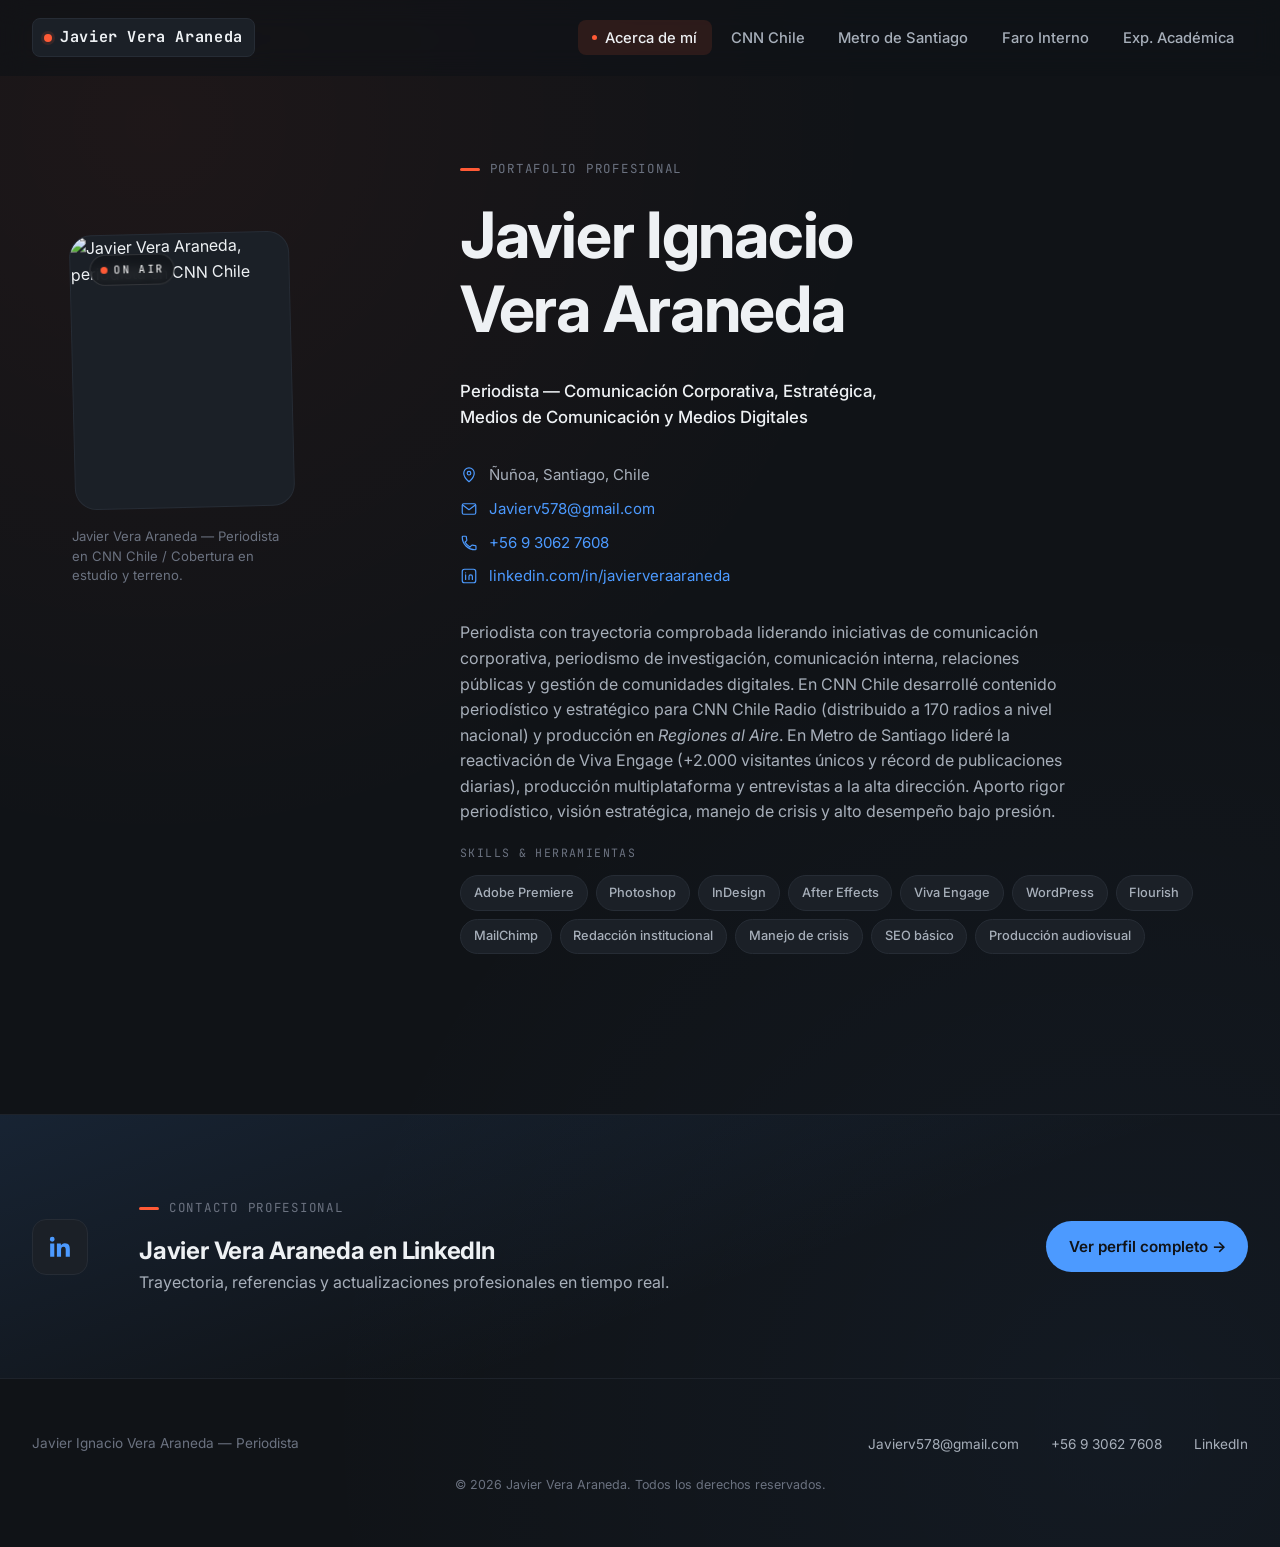
==== commit 74ef3a31: "Add files via upload" ====
--- a/index.html
+++ b/index.html
@@ -38,28 +38,23 @@
     <nav class="nav" id="primaryNav" aria-label="Navegación principal">
       <ul class="nav__list" role="tablist">
         <li role="presentation">
-          <button class="nav__link is-active" data-target="home" role="tab" aria-selected="true" aria-controls="home">
-            <span class="nav__index">01</span> Acerca de mí
+          <button class="nav__link is-active" data-target="home" role="tab" aria-selected="true" aria-controls="home">Acerca de mí
           </button>
         </li>
         <li role="presentation">
-          <button class="nav__link" data-target="cnn" role="tab" aria-selected="false" aria-controls="cnn">
-            <span class="nav__index">02</span> CNN Chile
+          <button class="nav__link" data-target="cnn" role="tab" aria-selected="false" aria-controls="cnn">CNN Chile
           </button>
         </li>
         <li role="presentation">
-          <button class="nav__link" data-target="metro" role="tab" aria-selected="false" aria-controls="metro">
-            <span class="nav__index">03</span> Metro de Santiago
+          <button class="nav__link" data-target="metro" role="tab" aria-selected="false" aria-controls="metro">Metro de Santiago
           </button>
         </li>
         <li role="presentation">
-          <button class="nav__link" data-target="faro" role="tab" aria-selected="false" aria-controls="faro">
-            <span class="nav__index">04</span> Faro Interno
+          <button class="nav__link" data-target="faro" role="tab" aria-selected="false" aria-controls="faro">Faro Interno
           </button>
         </li>
         <li role="presentation">
-          <button class="nav__link" data-target="academia" role="tab" aria-selected="false" aria-controls="academia">
-            <span class="nav__index">05</span> Exp. Académica
+          <button class="nav__link" data-target="academia" role="tab" aria-selected="false" aria-controls="academia">Exp. Académica
           </button>
         </li>
       </ul>
@@ -153,21 +148,23 @@
   <section id="cnn" class="section" data-section aria-labelledby="cnn-title">
     <div class="section__inner">
 
-      <header class="page-head reveal">
-        <p class="eyebrow"><span class="eyebrow__bar"></span>Experiencia profesional</p>
-        <h2 id="cnn-title">CNN Chile</h2>
-        <p class="page-head__role">Periodista &mdash; Área de Radios Regionales</p>
-        <p class="page-head__meta">07/2026 &ndash; 09/2026</p>
-        <ul class="lead-list">
-          <li><span>Director Ejecutivo</span> Ricardo Olivares</li>
-          <li><span>Editor</span> Carlos Maturana</li>
-        </ul>
-      </header>
-
-      <div class="media-block reveal">
-        <!-- REEMPLAZAR: foto de apoyo CNN Chile -->
-        <img src="https://i.imgur.com/jmgJA7p.jpeg" alt="Javier Vera Araneda en labores periodísticas y de producción para CNN Chile" loading="lazy">
-        <p class="media-block__caption">Javier Vera Araneda en labores periodísticas y de producción para CNN Chile.</p>
+      <div class="editorial-block">
+        <header class="page-head page-head--editorial reveal">
+          <p class="eyebrow"><span class="eyebrow__bar"></span>Experiencia profesional</p>
+          <h2 id="cnn-title">CNN Chile</h2>
+          <p class="page-head__role">Periodista &mdash; Área de Radios Regionales</p>
+          <p class="page-head__meta">07/2026 &ndash; 09/2026</p>
+          <ul class="lead-list">
+            <li><span>Director Ejecutivo</span> Ricardo Olivares</li>
+            <li><span>Editor</span> Carlos Maturana</li>
+          </ul>
+        </header>
+
+        <div class="media-block media-block--editorial reveal">
+          <!-- REEMPLAZAR: foto de apoyo CNN Chile -->
+          <img src="https://i.imgur.com/jmgJA7p.jpeg" alt="Javier Vera Araneda en labores periodísticas y de producción para CNN Chile" loading="lazy">
+          <p class="media-block__caption">Javier Vera Araneda en labores periodísticas y de producción para CNN Chile.</p>
+        </div>
       </div>
 
       <div class="stat-grid reveal">
@@ -177,7 +174,7 @@
         </div>
       </div>
 
-      <div class="card-grid">
+      <div class="card-grid card-grid--bento">
 
         <article class="card reveal">
           <p class="card__tag">Radio</p>
@@ -237,13 +234,7 @@
         </ul>
       </header>
 
-      <div class="media-block reveal">
-        <!-- REEMPLAZAR: foto en terreno Metro de Santiago -->
-        <img src="https://i.imgur.com/x0yxKTl.jpeg" alt="Javier Vera Araneda en terreno y operaciones de Metro de Santiago" loading="lazy">
-        <p class="media-block__caption">Javier Vera Araneda en terreno y operaciones de Metro de Santiago.</p>
-      </div>
-
-      <!-- Métricas destacadas con contadores animados -->
+      <!-- Métricas destacadas con contadores animados: van primero, como protagonistas -->
       <div class="stat-grid stat-grid--4 reveal">
         <div class="stat-box">
           <span class="stat-box__number" data-count-to="2000" data-prefix="+">0</span>
@@ -257,6 +248,12 @@
           <span class="stat-box__number" data-count-to="15">0</span>
           <span class="stat-box__label">Subgerencias capacitadas en la plataforma</span>
         </div>
+      </div>
+
+      <div class="media-block media-block--wide reveal">
+        <!-- REEMPLAZAR: foto en terreno Metro de Santiago -->
+        <img src="https://i.imgur.com/x0yxKTl.jpeg" alt="Javier Vera Araneda en terreno y operaciones de Metro de Santiago" loading="lazy">
+        <p class="media-block__caption">Javier Vera Araneda en terreno y operaciones de Metro de Santiago.</p>
       </div>
 
       <div class="card-grid">
@@ -331,8 +328,8 @@
         <p class="page-head__meta">2026 &middot; Centro Psicológico Faro Interno</p>
       </header>
 
-      <div class="card-grid reveal">
-        <article class="card">
+      <div class="achievement-row reveal">
+        <article class="card card--feature">
           <p class="card__tag">Estrategia y marca</p>
           <h3>Rebranding institucional</h3>
           <p>Dirección estratégica de contenidos y ejecución del rebranding institucional del centro.</p>
--- a/styles.css
+++ b/styles.css
@@ -333,23 +333,17 @@
 }
 
 .nav__link {
+  position: relative;
   background: none;
   border: none;
   color: var(--text-secondary);
   font-size: 0.92rem;
   font-weight: 500;
-  padding: 0.55rem 0.85rem;
+  padding: 0.55rem 0.9rem;
   border-radius: var(--radius-sm);
   display: inline-flex;
   align-items: center;
-  gap: 0.5rem;
   transition: color 0.2s var(--ease), background-color 0.2s var(--ease);
-}
-
-.nav__index {
-  font-family: var(--font-mono);
-  font-size: 0.68rem;
-  color: var(--text-muted);
 }
 
 .nav__link:hover {
@@ -362,8 +356,14 @@
   background: var(--accent-soft);
 }
 
-.nav__link.is-active .nav__index {
-  color: var(--accent);
+/* Indicador tipo "tally light" en vez de un número de sección */
+.nav__link.is-active::before {
+  content: '';
+  width: 5px;
+  height: 5px;
+  border-radius: 50%;
+  background: var(--accent);
+  margin-right: 0.5rem;
 }
 
 .nav__toggle {
@@ -502,6 +502,33 @@
   margin-bottom: var(--space-lg);
 }
 
+/* Variante "bento": la primera tarjeta destaca ocupando dos columnas */
+.card-grid--bento .card:first-child {
+  grid-column: span 2;
+}
+
+.card-grid--bento .card:first-child h3 {
+  font-size: 1.2rem;
+}
+
+/* Fila de logros compacta (Faro Interno): la primera tarjeta pesa más */
+.achievement-row {
+  display: flex;
+  flex-wrap: wrap;
+  gap: var(--space-sm);
+  margin-bottom: var(--space-lg);
+}
+
+.achievement-row .card {
+  flex: 1 1 240px;
+}
+
+.achievement-row .card--feature {
+  flex: 1.6 1 320px;
+  background: linear-gradient(160deg, var(--accent-soft), transparent 65%), var(--surface);
+  border-color: var(--accent);
+}
+
 .card {
   background: var(--surface);
   border: 1px solid var(--border);
@@ -550,6 +577,34 @@
   object-fit: contain;
   object-position: center;
   background: var(--bg-elevated);
+}
+
+/* CNN Chile: bloque editorial texto + foto lado a lado */
+.editorial-block {
+  display: grid;
+  grid-template-columns: 1.1fr 0.9fr;
+  gap: var(--space-lg);
+  align-items: start;
+  margin-bottom: var(--space-lg);
+}
+
+.page-head--editorial {
+  margin-bottom: 0;
+  padding-bottom: 0;
+  border-bottom: none;
+}
+
+.media-block--editorial {
+  margin-bottom: 0;
+}
+
+.media-block--editorial img {
+  aspect-ratio: 4 / 5;
+}
+
+/* Metro de Santiago: foto ancha después de las métricas */
+.media-block--wide img {
+  aspect-ratio: 21 / 9;
 }
 
 .media-block__caption {
@@ -794,13 +849,23 @@
    -------------------------------------------------------------------------- */
 .hero {
   display: grid;
-  grid-template-columns: 340px 1fr;
+  grid-template-columns: 300px 1fr;
   gap: var(--space-2xl);
   align-items: start;
 }
 
+.hero__profile {
+  margin-top: 3.6rem;
+}
+
+.press-card__frame {
+  transform: rotate(-1.4deg);
+}
+
 .hero__name {
-  font-size: clamp(2.4rem, 5vw, 3.4rem);
+  font-size: clamp(2.6rem, 6vw, 4rem);
+  letter-spacing: -0.02em;
+  margin-bottom: var(--space-md);
 }
 
 .hero__role {
@@ -808,6 +873,7 @@
   color: var(--text);
   font-weight: 500;
   margin-bottom: var(--space-md);
+  max-width: 42ch;
 }
 
 .hero__summary {
@@ -939,6 +1005,12 @@
   transition: opacity 0.6s var(--ease), transform 0.6s var(--ease);
 }
 
+/* El nombre principal entra con más peso que el resto del contenido */
+.hero__name.reveal {
+  transform: translateY(34px);
+  transition: opacity 0.85s var(--ease), transform 0.85s var(--ease);
+}
+
 .reveal.is-visible {
   opacity: 1;
   transform: translateY(0);
@@ -977,6 +1049,18 @@
   .card-grid {
     grid-template-columns: repeat(2, 1fr);
   }
+
+  .card-grid--bento .card:first-child {
+    grid-column: span 2;
+  }
+
+  .editorial-block {
+    grid-template-columns: 1fr;
+  }
+
+  .media-block--editorial img {
+    aspect-ratio: 16 / 9;
+  }
 }
 
 @media (max-width: 860px) {
@@ -987,6 +1071,11 @@
 
   .hero__profile {
     max-width: 280px;
+    margin-top: 0;
+  }
+
+  .press-card__frame {
+    transform: none;
   }
 
   .nav {
@@ -1027,6 +1116,18 @@
     grid-template-columns: 1fr;
   }
 
+  .card-grid--bento .card:first-child {
+    grid-column: span 1;
+  }
+
+  .achievement-row {
+    flex-direction: column;
+  }
+
+  .achievement-row .card--feature {
+    flex: 1 1 auto;
+  }
+
   .academic-card {
     flex-direction: column;
   }
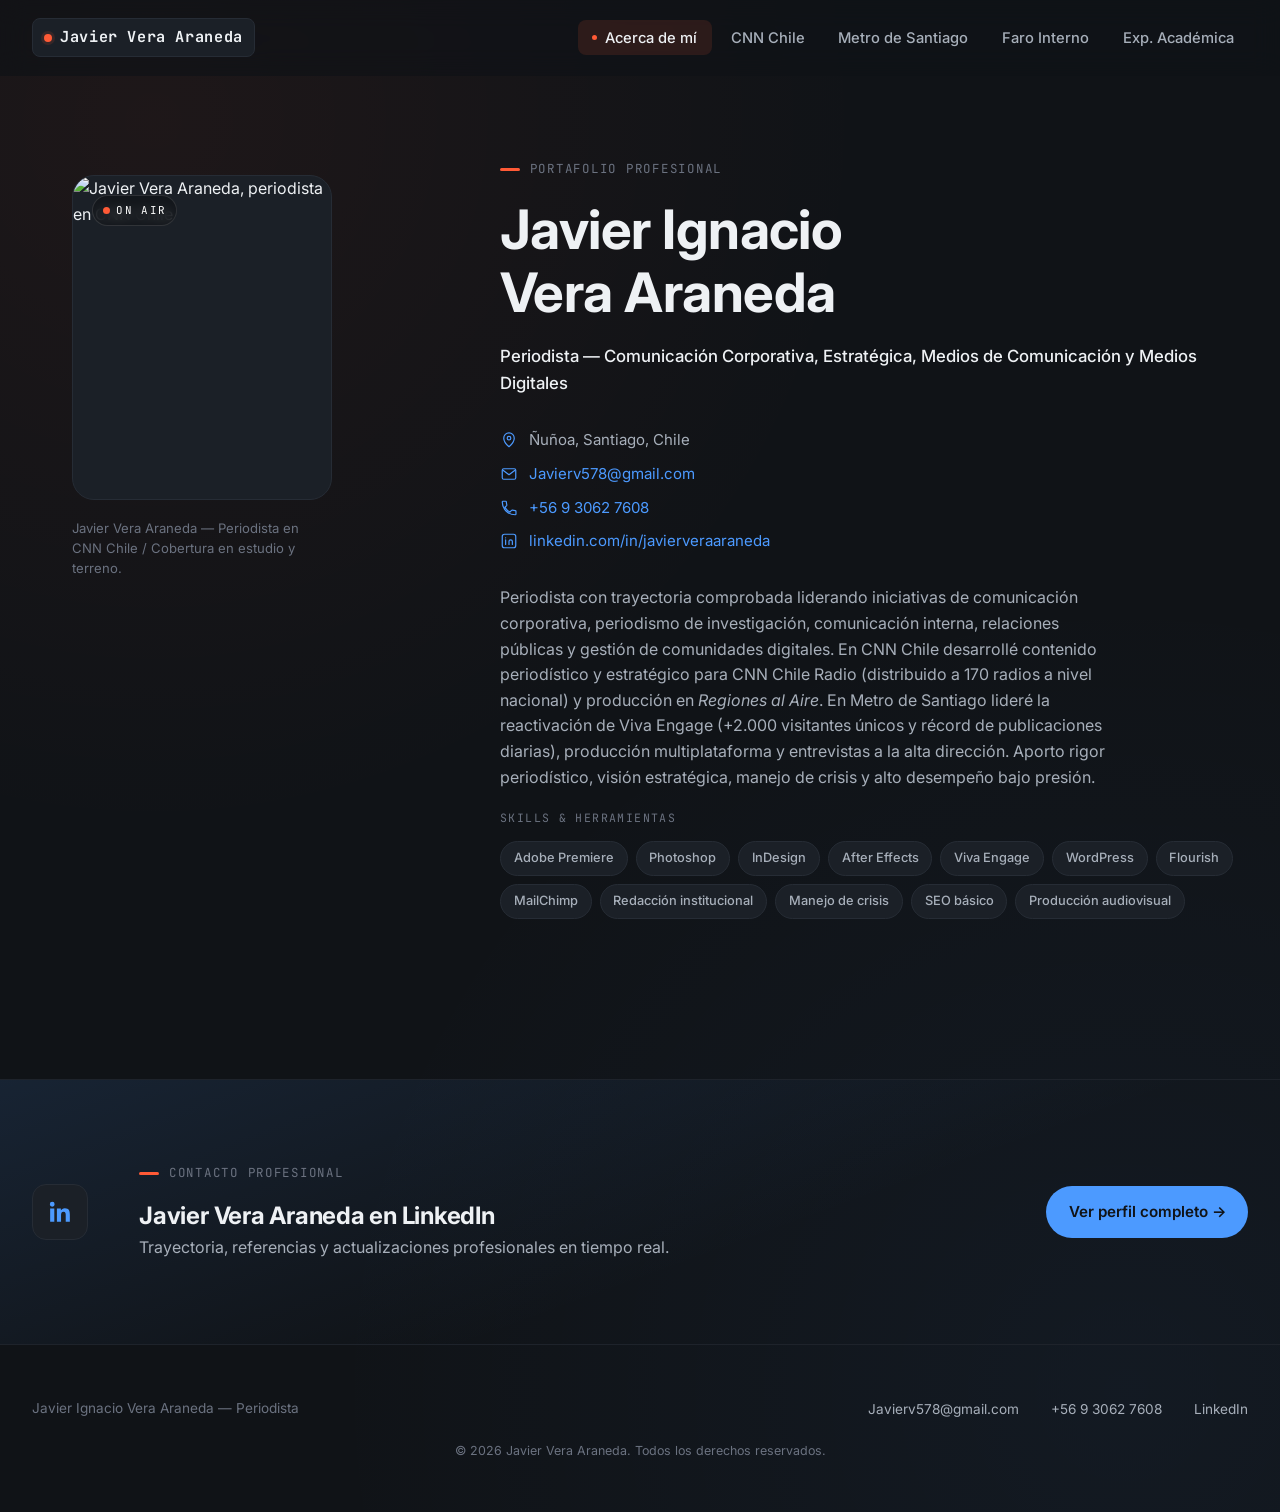
==== commit a7b955d9: "Add files via upload" ====
--- a/index.html
+++ b/index.html
@@ -148,23 +148,21 @@
   <section id="cnn" class="section" data-section aria-labelledby="cnn-title">
     <div class="section__inner">
 
-      <div class="editorial-block">
-        <header class="page-head page-head--editorial reveal">
-          <p class="eyebrow"><span class="eyebrow__bar"></span>Experiencia profesional</p>
-          <h2 id="cnn-title">CNN Chile</h2>
-          <p class="page-head__role">Periodista &mdash; Área de Radios Regionales</p>
-          <p class="page-head__meta">07/2026 &ndash; 09/2026</p>
-          <ul class="lead-list">
-            <li><span>Director Ejecutivo</span> Ricardo Olivares</li>
-            <li><span>Editor</span> Carlos Maturana</li>
-          </ul>
-        </header>
-
-        <div class="media-block media-block--editorial reveal">
-          <!-- REEMPLAZAR: foto de apoyo CNN Chile -->
-          <img src="https://i.imgur.com/jmgJA7p.jpeg" alt="Javier Vera Araneda en labores periodísticas y de producción para CNN Chile" loading="lazy">
-          <p class="media-block__caption">Javier Vera Araneda en labores periodísticas y de producción para CNN Chile.</p>
-        </div>
+      <header class="page-head reveal">
+        <p class="eyebrow"><span class="eyebrow__bar"></span>Experiencia profesional</p>
+        <h2 id="cnn-title">CNN Chile</h2>
+        <p class="page-head__role">Periodista &mdash; Área de Radios Regionales</p>
+        <p class="page-head__meta">07/2026 &ndash; 09/2026</p>
+        <ul class="lead-list">
+          <li><span>Director Ejecutivo</span> Ricardo Olivares</li>
+          <li><span>Editor</span> Carlos Maturana</li>
+        </ul>
+      </header>
+
+      <div class="media-block reveal">
+        <!-- REEMPLAZAR: foto de apoyo CNN Chile -->
+        <img src="https://i.imgur.com/jmgJA7p.jpeg" alt="Javier Vera Araneda en labores periodísticas y de producción para CNN Chile" loading="lazy">
+        <p class="media-block__caption">Javier Vera Araneda en labores periodísticas y de producción para CNN Chile.</p>
       </div>
 
       <div class="stat-grid reveal">
@@ -174,7 +172,7 @@
         </div>
       </div>
 
-      <div class="card-grid card-grid--bento">
+      <div class="card-grid">
 
         <article class="card reveal">
           <p class="card__tag">Radio</p>
@@ -234,7 +232,13 @@
         </ul>
       </header>
 
-      <!-- Métricas destacadas con contadores animados: van primero, como protagonistas -->
+      <div class="media-block reveal">
+        <!-- REEMPLAZAR: foto en terreno Metro de Santiago -->
+        <img src="https://i.imgur.com/x0yxKTl.jpeg" alt="Javier Vera Araneda en terreno y operaciones de Metro de Santiago" loading="lazy">
+        <p class="media-block__caption">Javier Vera Araneda en terreno y operaciones de Metro de Santiago.</p>
+      </div>
+
+      <!-- Métricas destacadas con contadores animados -->
       <div class="stat-grid stat-grid--4 reveal">
         <div class="stat-box">
           <span class="stat-box__number" data-count-to="2000" data-prefix="+">0</span>
@@ -250,12 +254,6 @@
         </div>
       </div>
 
-      <div class="media-block media-block--wide reveal">
-        <!-- REEMPLAZAR: foto en terreno Metro de Santiago -->
-        <img src="https://i.imgur.com/x0yxKTl.jpeg" alt="Javier Vera Araneda en terreno y operaciones de Metro de Santiago" loading="lazy">
-        <p class="media-block__caption">Javier Vera Araneda en terreno y operaciones de Metro de Santiago.</p>
-      </div>
-
       <div class="card-grid">
 
         <article class="card reveal">
@@ -298,7 +296,7 @@
           <p class="video-card__title">MetroXLolla2026</p>
           <div class="video-card__frame">
             <!-- REEMPLAZAR: video de Metro x Lollapalooza 2026 -->
-            <iframe src="https://drive.google.com/file/d/1tGZ4cnJHWZI5SVljlJ4VlRP3IoQKFFU5/preview" allow="autoplay" allowfullscreen loading="lazy" title="MetroXLolla2026"></iframe>
+            <iframe src="https://player.vimeo.com/video/1218688098" allow="autoplay; fullscreen; picture-in-picture" allowfullscreen loading="lazy" title="MetroXLolla2026"></iframe>
           </div>
         </article>
 
@@ -328,8 +326,8 @@
         <p class="page-head__meta">2026 &middot; Centro Psicológico Faro Interno</p>
       </header>
 
-      <div class="achievement-row reveal">
-        <article class="card card--feature">
+      <div class="card-grid reveal">
+        <article class="card">
           <p class="card__tag">Estrategia y marca</p>
           <h3>Rebranding institucional</h3>
           <p>Dirección estratégica de contenidos y ejecución del rebranding institucional del centro.</p>
--- a/styles.css
+++ b/styles.css
@@ -502,33 +502,6 @@
   margin-bottom: var(--space-lg);
 }
 
-/* Variante "bento": la primera tarjeta destaca ocupando dos columnas */
-.card-grid--bento .card:first-child {
-  grid-column: span 2;
-}
-
-.card-grid--bento .card:first-child h3 {
-  font-size: 1.2rem;
-}
-
-/* Fila de logros compacta (Faro Interno): la primera tarjeta pesa más */
-.achievement-row {
-  display: flex;
-  flex-wrap: wrap;
-  gap: var(--space-sm);
-  margin-bottom: var(--space-lg);
-}
-
-.achievement-row .card {
-  flex: 1 1 240px;
-}
-
-.achievement-row .card--feature {
-  flex: 1.6 1 320px;
-  background: linear-gradient(160deg, var(--accent-soft), transparent 65%), var(--surface);
-  border-color: var(--accent);
-}
-
 .card {
   background: var(--surface);
   border: 1px solid var(--border);
@@ -577,34 +550,6 @@
   object-fit: contain;
   object-position: center;
   background: var(--bg-elevated);
-}
-
-/* CNN Chile: bloque editorial texto + foto lado a lado */
-.editorial-block {
-  display: grid;
-  grid-template-columns: 1.1fr 0.9fr;
-  gap: var(--space-lg);
-  align-items: start;
-  margin-bottom: var(--space-lg);
-}
-
-.page-head--editorial {
-  margin-bottom: 0;
-  padding-bottom: 0;
-  border-bottom: none;
-}
-
-.media-block--editorial {
-  margin-bottom: 0;
-}
-
-.media-block--editorial img {
-  aspect-ratio: 4 / 5;
-}
-
-/* Metro de Santiago: foto ancha después de las métricas */
-.media-block--wide img {
-  aspect-ratio: 21 / 9;
 }
 
 .media-block__caption {
@@ -849,23 +794,13 @@
    -------------------------------------------------------------------------- */
 .hero {
   display: grid;
-  grid-template-columns: 300px 1fr;
+  grid-template-columns: 340px 1fr;
   gap: var(--space-2xl);
   align-items: start;
 }
 
-.hero__profile {
-  margin-top: 3.6rem;
-}
-
-.press-card__frame {
-  transform: rotate(-1.4deg);
-}
-
 .hero__name {
-  font-size: clamp(2.6rem, 6vw, 4rem);
-  letter-spacing: -0.02em;
-  margin-bottom: var(--space-md);
+  font-size: clamp(2.4rem, 5vw, 3.4rem);
 }
 
 .hero__role {
@@ -873,7 +808,6 @@
   color: var(--text);
   font-weight: 500;
   margin-bottom: var(--space-md);
-  max-width: 42ch;
 }
 
 .hero__summary {
@@ -1005,12 +939,6 @@
   transition: opacity 0.6s var(--ease), transform 0.6s var(--ease);
 }
 
-/* El nombre principal entra con más peso que el resto del contenido */
-.hero__name.reveal {
-  transform: translateY(34px);
-  transition: opacity 0.85s var(--ease), transform 0.85s var(--ease);
-}
-
 .reveal.is-visible {
   opacity: 1;
   transform: translateY(0);
@@ -1049,18 +977,6 @@
   .card-grid {
     grid-template-columns: repeat(2, 1fr);
   }
-
-  .card-grid--bento .card:first-child {
-    grid-column: span 2;
-  }
-
-  .editorial-block {
-    grid-template-columns: 1fr;
-  }
-
-  .media-block--editorial img {
-    aspect-ratio: 16 / 9;
-  }
 }
 
 @media (max-width: 860px) {
@@ -1071,11 +987,6 @@
 
   .hero__profile {
     max-width: 280px;
-    margin-top: 0;
-  }
-
-  .press-card__frame {
-    transform: none;
   }
 
   .nav {
@@ -1116,18 +1027,6 @@
     grid-template-columns: 1fr;
   }
 
-  .card-grid--bento .card:first-child {
-    grid-column: span 1;
-  }
-
-  .achievement-row {
-    flex-direction: column;
-  }
-
-  .achievement-row .card--feature {
-    flex: 1 1 auto;
-  }
-
   .academic-card {
     flex-direction: column;
   }
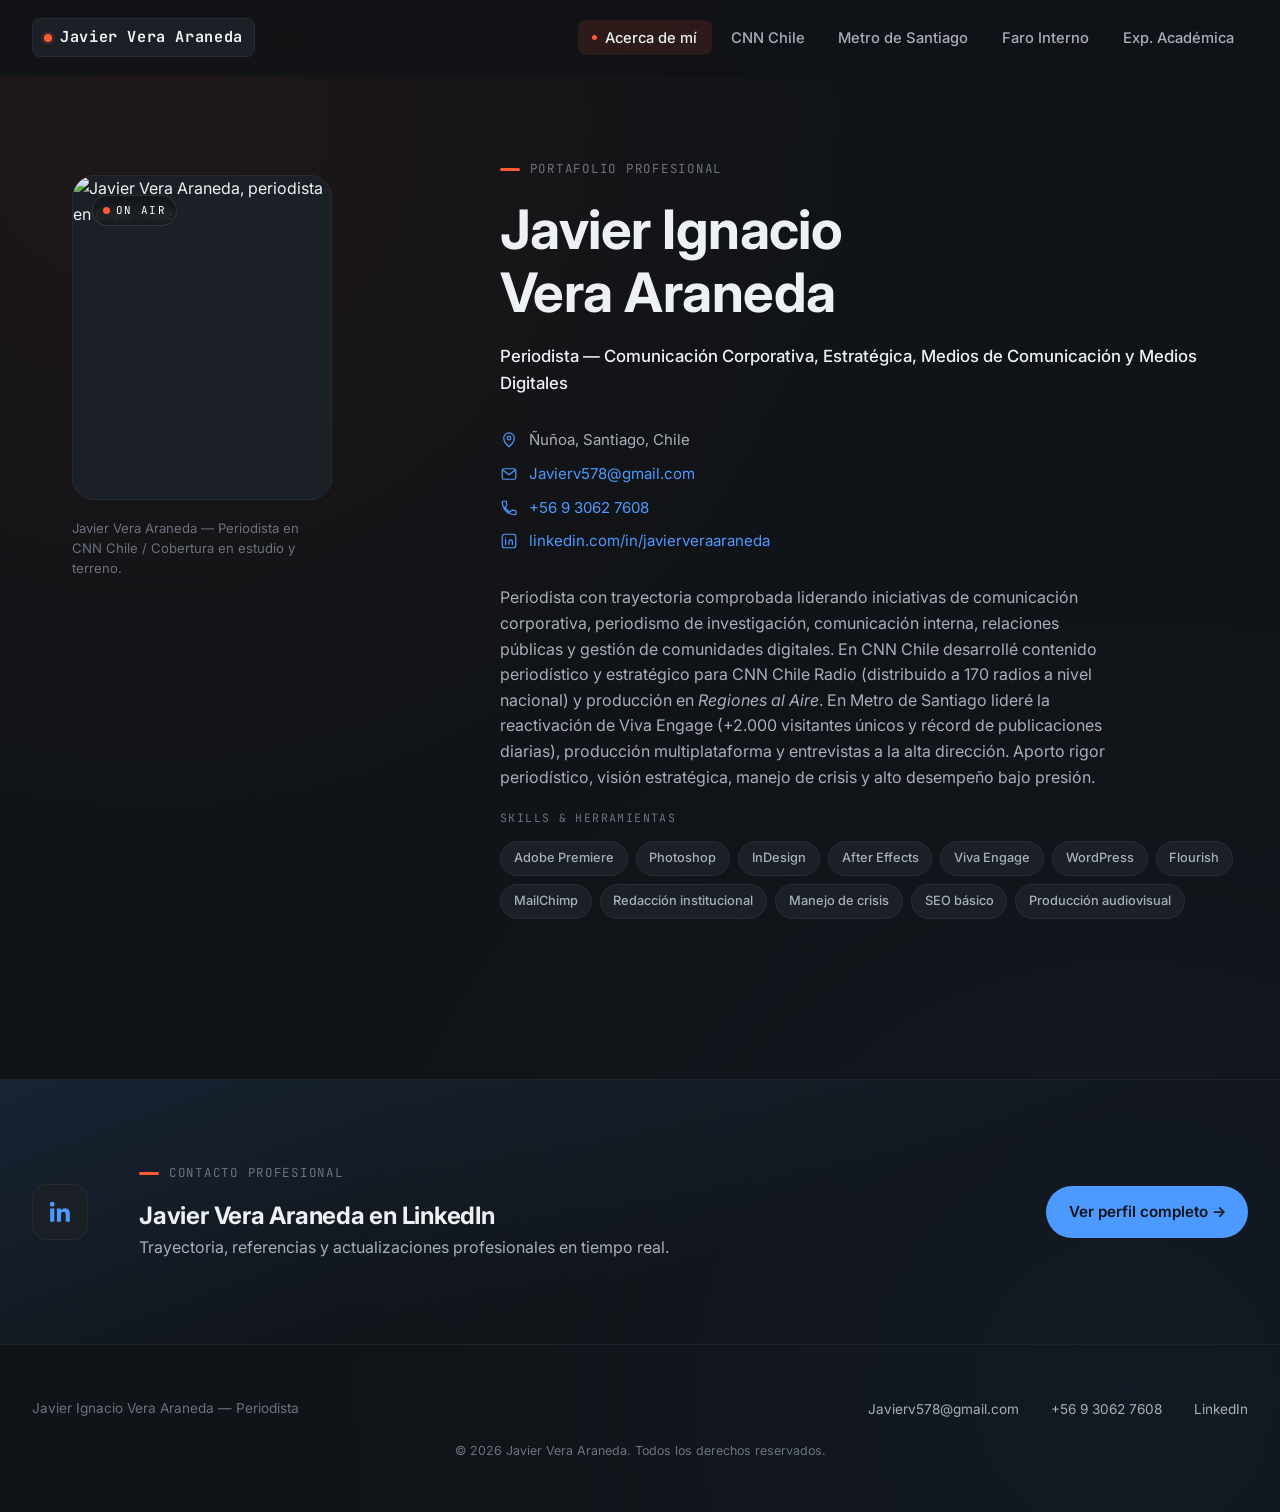
==== commit 7ebd06e2: "Add files via upload" ====
--- a/index.html
+++ b/index.html
@@ -292,10 +292,10 @@
 
       <div class="video-grid">
 
-        <article class="video-card video-card--vertical reveal">
+        <article class="video-card reveal">
           <p class="video-card__title">MetroXLolla2026</p>
           <div class="video-card__frame">
-            <!-- REEMPLAZAR: video de Metro x Lollapalooza 2026 -->
+            <!-- REEMPLAZAR: iframe de YouTube (no listado), Vimeo o <video> con MP4 -->
             <iframe src="https://player.vimeo.com/video/1218688098" allow="autoplay; fullscreen; picture-in-picture" allowfullscreen loading="lazy" title="MetroXLolla2026"></iframe>
           </div>
         </article>
@@ -303,8 +303,8 @@
         <article class="video-card reveal">
           <p class="video-card__title">Día del Practicante</p>
           <div class="video-card__frame">
-            <!-- REEMPLAZAR: video del Día del Practicante -->
-            <iframe src="https://drive.google.com/file/d/1FlAIlj7ySEqGxBnQ7IOObxagWykvF6rE/preview" allow="autoplay" allowfullscreen loading="lazy" title="Día del Practicante"></iframe>
+            <!-- REEMPLAZAR: iframe de YouTube (no listado), Vimeo o <video> con MP4 -->
+            <iframe src="https://player.vimeo.com/video/1218690657" allow="autoplay; fullscreen; picture-in-picture" allowfullscreen loading="lazy" title="Día del Practicante"></iframe>
           </div>
         </article>
 
--- a/styles.css
+++ b/styles.css
@@ -715,23 +715,22 @@
   margin-bottom: var(--space-md);
 }
 
-/* Piezas de video embebidas — por defecto formato estándar 16:9;
-   usa .video-card--vertical en el <article> para clips tipo Reel/Short (9:16) */
+/* Piezas de video embebidas — tarjetas horizontales amplias, formato 16:9 */
 .video-grid {
   display: grid;
-  grid-template-columns: repeat(auto-fit, minmax(280px, 340px));
-  gap: var(--space-md);
-  justify-content: center;
+  grid-template-columns: repeat(2, 1fr);
+  gap: 1.5rem;
+  width: 100%;
 }
 
 .video-card {
   background: var(--surface);
   border: 1px solid var(--border);
   border-radius: var(--radius-md);
-  padding: var(--space-sm);
-  width: 100%;
-  box-sizing: border-box;
-  overflow: hidden;
+  padding: var(--space-md);
+  display: flex;
+  flex-direction: column;
+  gap: 0.8rem;
 }
 
 .video-card__title {
@@ -739,7 +738,6 @@
   font-size: 1.05rem;
   font-weight: 600;
   color: var(--text);
-  margin-bottom: var(--space-sm);
 }
 
 .video-card__frame {
@@ -748,8 +746,7 @@
   aspect-ratio: 16 / 9;
   border-radius: var(--radius-sm);
   overflow: hidden;
-  background: var(--bg-elevated);
-  border: 1px solid var(--border-soft);
+  background: #000;
 }
 
 .video-card__frame iframe {
@@ -757,35 +754,14 @@
   inset: 0;
   width: 100%;
   height: 100%;
-  object-fit: cover;
   border: 0;
-  border-radius: var(--radius-sm);
-}
-
-/* Modificador para videos verticales (Reel / Short / TikTok) */
-.video-card--vertical .video-card__frame {
-  aspect-ratio: 9 / 16;
-  max-width: 320px;
-  margin: 0 auto;
 }
 
 /* Móvil: una sola columna, ancho contenido, sin desbordes laterales */
 @media (max-width: 768px) {
   .video-grid {
-    display: grid;
     grid-template-columns: 1fr;
-    gap: var(--space-md);
-    width: 100%;
-  }
-
-  .video-card {
-    width: 100%;
-    box-sizing: border-box;
-    overflow: hidden;
-  }
-
-  .video-card--vertical .video-card__frame {
-    max-width: 280px;
+    gap: 1.5rem;
   }
 }
 
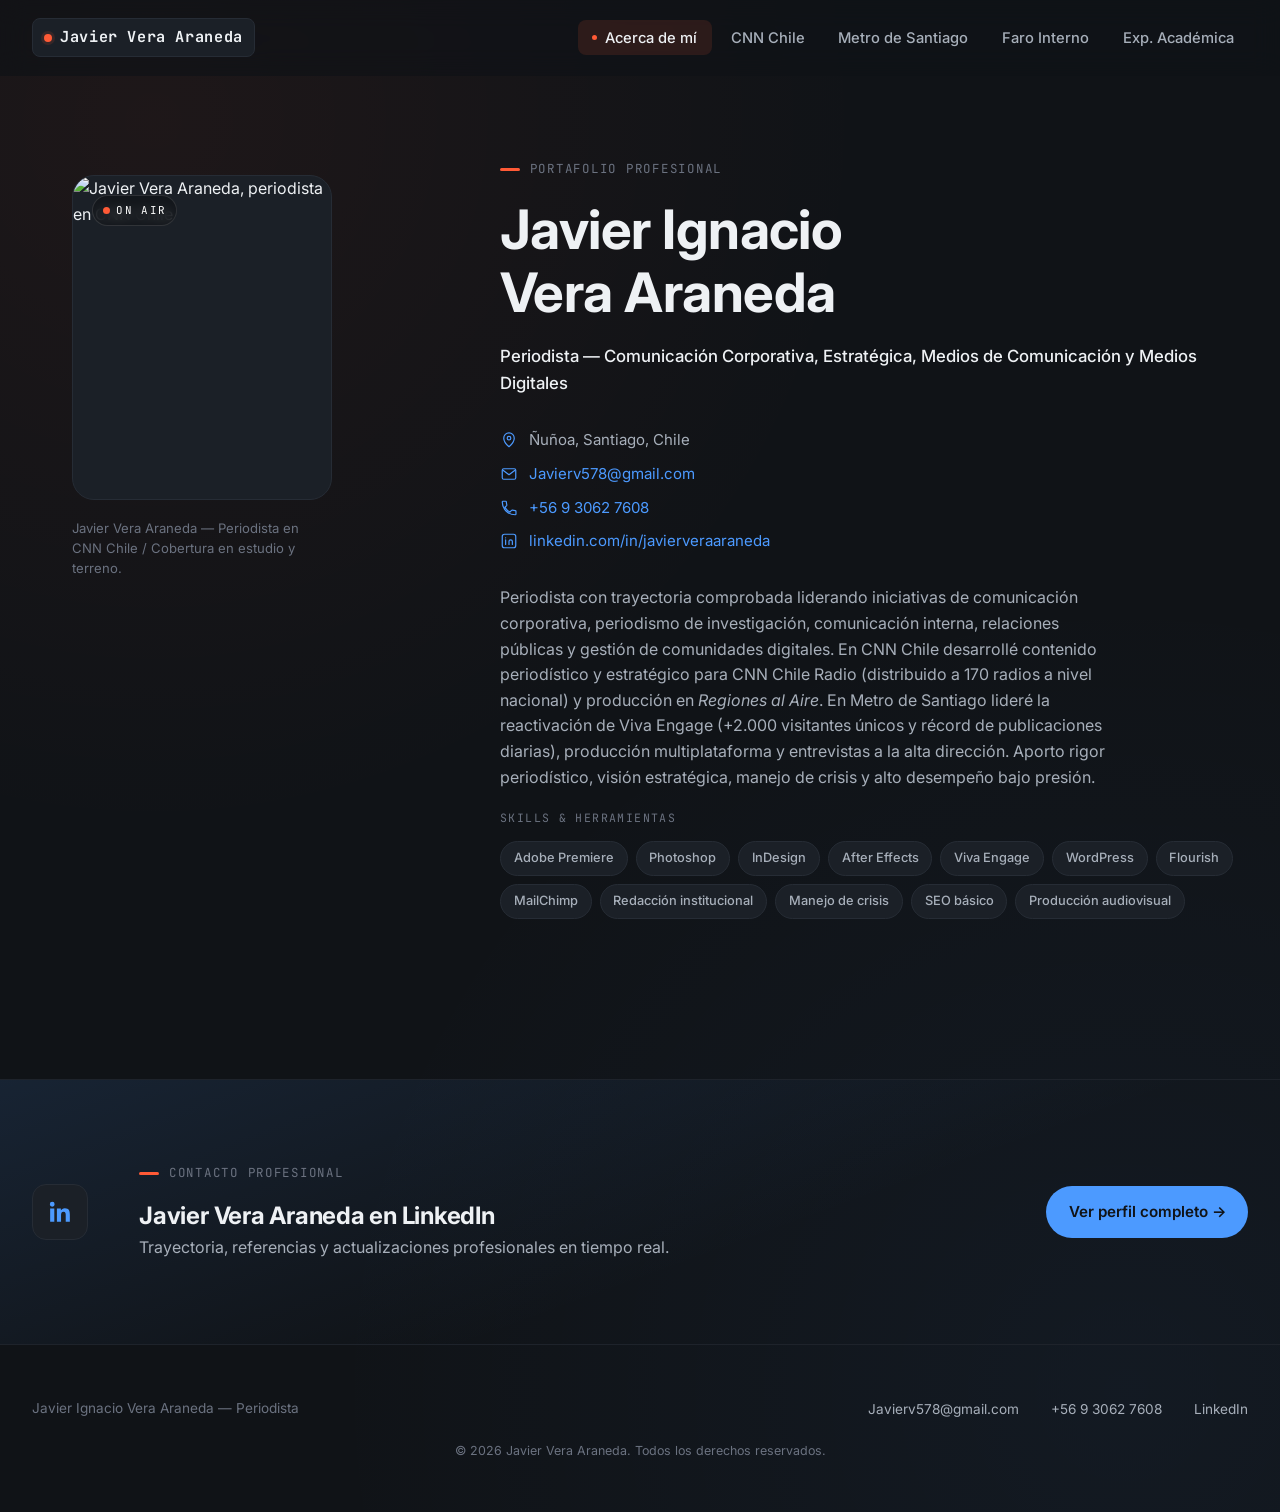
==== commit e75c2f70: "Add files via upload" ====
--- a/index.html
+++ b/index.html
@@ -206,10 +206,37 @@
 
       </div>
 
-      <!-- Espacio reservado para video/multimedia embebido -->
-      <div class="media-slot reveal">
-        <!-- REEMPLAZAR: iframe de YouTube/Vimeo o enlace a nota destacada -->
-        <p class="media-slot__label">Espacio reservado para nota o cobertura audiovisual destacada</p>
+      <!-- Muestras reales de coberturas y publicaciones -->
+      <h3 class="subsection-title subsection-title--spaced reveal">Muestras de coberturas y publicaciones</h3>
+
+      <div class="media-showcase-grid">
+
+        <article class="media-card reveal">
+          <p class="media-card__tag">Nota radial &middot; CNN Chile Radio / Cobertura Codelco</p>
+          <div class="media-card__embed">
+            <!-- REEMPLAZAR: widget de SoundCloud -->
+            <iframe width="100%" height="166" scrolling="no" frameborder="no" allow="autoplay" src="https://w.soundcloud.com/player/?url=https%3A//soundcloud.com/javier-vera-188029068/codelco/s-NOmwEMZ7huh&color=%23ff5a36&auto_play=false&hide_related=true&show_comments=false&show_user=true&show_reposts=false&show_teaser=false"></iframe>
+          </div>
+          <!-- REEMPLAZAR: enlace de respaldo a la nota radial -->
+          <a class="media-card__link" href="https://soundcloud.com/javier-vera-188029068/codelco/s-NOmwEMZ7huh" target="_blank" rel="noopener noreferrer">Escuchar en SoundCloud →</a>
+        </article>
+
+        <article class="media-card reveal">
+          <p class="media-card__tag">Redacción web &middot; radiosregionales.cl</p>
+          <h4 class="media-card__title">Estado de Excepción acotado: ¿De qué trata la nueva propuesta del Gobierno?</h4>
+          <p class="media-card__desc">Adaptación y redacción de nota periodística de contingencia nacional para el portal de la red de radios regionales.</p>
+          <!-- REEMPLAZAR: enlace a la nota completa -->
+          <a class="media-card__link" href="https://radiosregionales.cl/estado-de-excepcion-acotado-de-que-trata-la-nueva-propuesta-del-gobierno" target="_blank" rel="noopener noreferrer">Leer nota completa en radiosregionales.cl →</a>
+        </article>
+
+        <article class="media-card reveal">
+          <p class="media-card__tag">Redes Sociales &middot; Instagram</p>
+          <h4 class="media-card__title">Cobertura y difusión digital</h4>
+          <p class="media-card__desc">Pieza gráfica e informativa diseñada para la estrategia en redes sociales del área.</p>
+          <!-- REEMPLAZAR: enlace a la publicación de Instagram -->
+          <a class="media-card__link" href="https://www.instagram.com/p/Db89CG2Dwi1/" target="_blank" rel="noopener noreferrer">Ver publicación en Instagram →</a>
+        </article>
+
       </div>
 
     </div>
--- a/styles.css
+++ b/styles.css
@@ -560,20 +560,72 @@
   border-top: 1px solid var(--border-soft);
 }
 
-/* Contenedor multimedia reservado (video / enlaces futuros) */
-.media-slot {
-  border: 1px dashed var(--border);
+/* Grilla de muestras de coberturas y publicaciones (CNN Chile) */
+.media-showcase-grid {
+  display: grid;
+  grid-template-columns: repeat(auto-fit, minmax(300px, 1fr));
+  gap: var(--space-md);
+  margin-top: var(--space-lg);
+}
+
+.media-card {
+  background: var(--surface);
+  border: 1px solid var(--border);
   border-radius: var(--radius-md);
-  padding: var(--space-lg);
-  text-align: center;
-  margin-top: var(--space-md);
-}
-
-.media-slot__label {
+  padding: var(--space-md);
+  display: flex;
+  flex-direction: column;
+  gap: 0.6rem;
+  transition: transform 0.25s var(--ease), border-color 0.25s var(--ease);
+}
+
+.media-card:hover {
+  transform: translateY(-3px);
+  border-color: var(--accent);
+}
+
+.media-card__tag {
+  font-family: var(--font-mono);
+  font-size: 0.68rem;
+  letter-spacing: 0.1em;
+  text-transform: uppercase;
+  color: var(--accent-2);
   margin: 0;
-  font-family: var(--font-mono);
-  font-size: 0.78rem;
-  color: var(--text-muted);
+}
+
+.media-card__title {
+  font-size: 1.02rem;
+  line-height: 1.35;
+  margin: 0;
+  color: var(--text);
+}
+
+.media-card__desc {
+  font-size: 0.88rem;
+  margin: 0;
+}
+
+.media-card__embed {
+  border-radius: var(--radius-sm);
+  overflow: hidden;
+}
+
+.media-card__embed iframe {
+  display: block;
+  border: 0;
+}
+
+.media-card__link {
+  margin-top: auto;
+  padding-top: 0.4rem;
+  font-size: 0.88rem;
+  font-weight: 600;
+  color: var(--accent);
+}
+
+.media-card__link:hover {
+  color: var(--accent-strong);
+  text-decoration: none;
 }
 
 /* Métricas / contadores */
